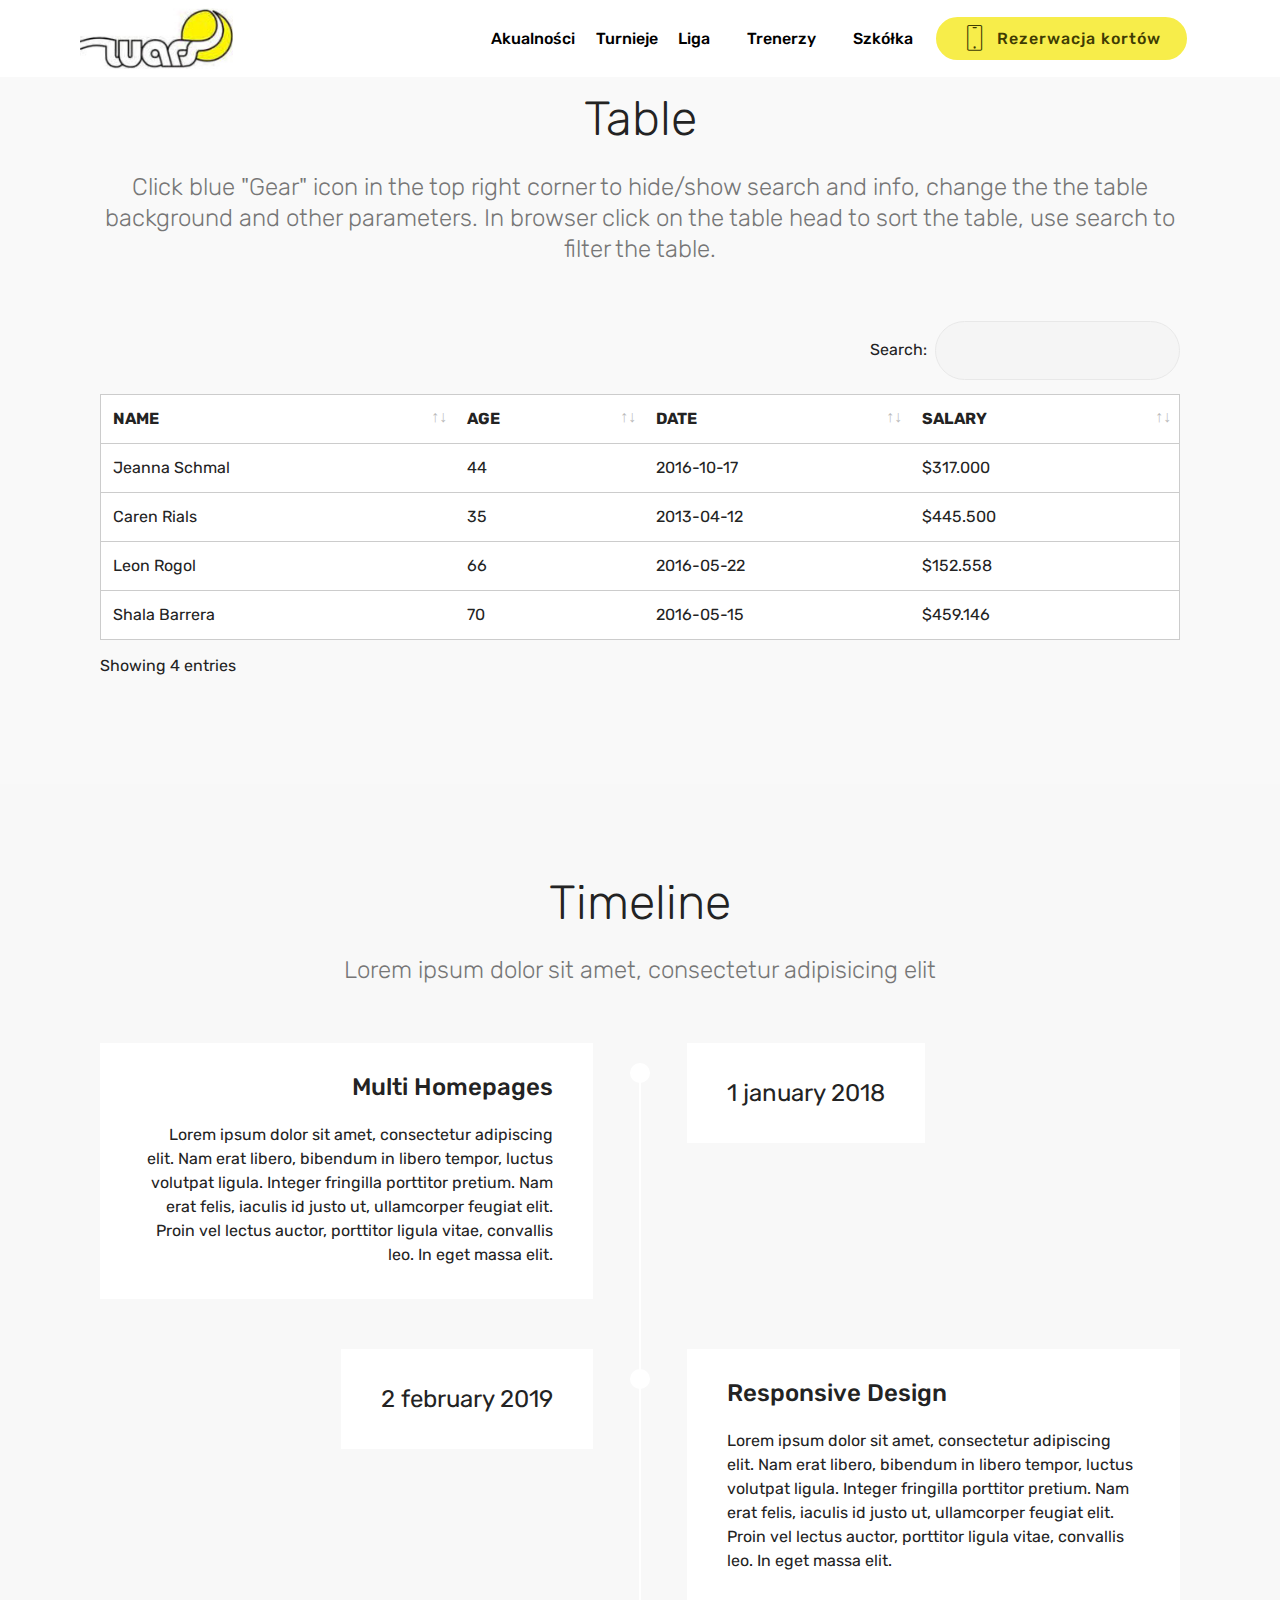
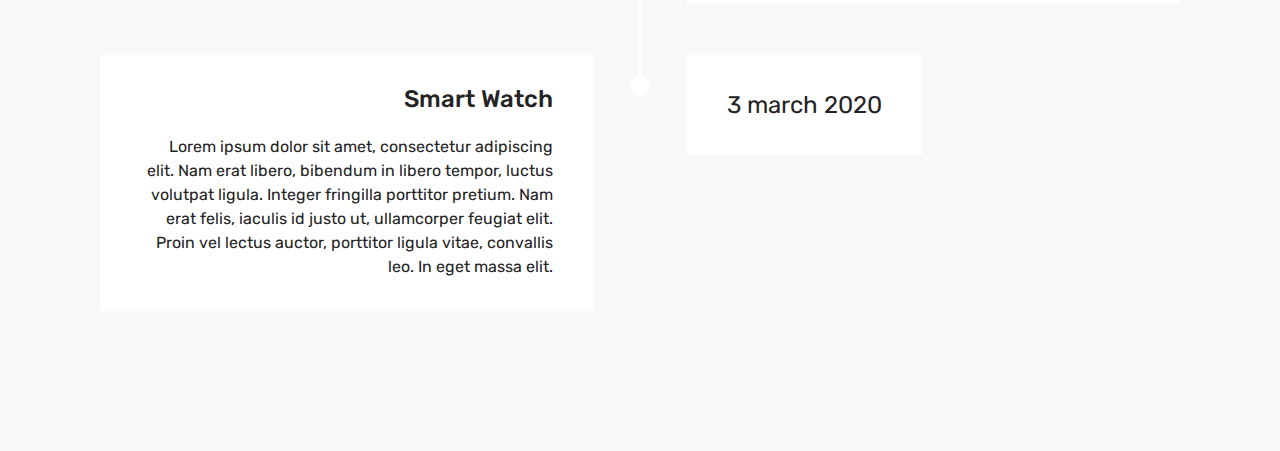
==== page1.html @ 5d7c8276 "create github pages" ====
<!DOCTYPE html>
<html >
<head>
  <!-- Site made with Mobirise Website Builder v4.6.6, https://mobirise.com -->
  <meta charset="UTF-8">
  <meta http-equiv="X-UA-Compatible" content="IE=edge">
  <meta name="generator" content="Mobirise v4.6.6, mobirise.com">
  <meta name="viewport" content="width=device-width, initial-scale=1, minimum-scale=1">
  <link rel="shortcut icon" href="assets/images/wars-logo-184x184.jpg" type="image/x-icon">
  <meta name="description" content="Web Builder Description">
  <title>Biuletyn 1</title>
  <link rel="stylesheet" href="assets/web/assets/mobirise-icons/mobirise-icons.css">
  <link rel="stylesheet" href="assets/tether/tether.min.css">
  <link rel="stylesheet" href="assets/bootstrap/css/bootstrap.min.css">
  <link rel="stylesheet" href="assets/bootstrap/css/bootstrap-grid.min.css">
  <link rel="stylesheet" href="assets/bootstrap/css/bootstrap-reboot.min.css">
  <link rel="stylesheet" href="assets/soundcloud-plugin/style.css">
  <link rel="stylesheet" href="assets/dropdown/css/style.css">
  <link rel="stylesheet" href="assets/datatables/data-tables.bootstrap4.min.css">
  <link rel="stylesheet" href="assets/theme/css/style.css">
  <link rel="stylesheet" href="assets/mobirise/css/mbr-additional.css" type="text/css">
  
  
  
</head>
<body>
  <section class="menu cid-qMv8yBn3TI" once="menu" id="menu2-p">

    

    <nav class="navbar navbar-expand beta-menu navbar-dropdown align-items-center navbar-fixed-top navbar-toggleable-sm">
        <button class="navbar-toggler navbar-toggler-right" type="button" data-toggle="collapse" data-target="#navbarSupportedContent" aria-controls="navbarSupportedContent" aria-expanded="false" aria-label="Toggle navigation">
            <div class="hamburger">
                <span></span>
                <span></span>
                <span></span>
                <span></span>
            </div>
        </button>
        <div class="menu-logo">
            <div class="navbar-brand">
                <span class="navbar-logo">
                    <a href="https://mobirise.com">
                        <img src="assets/images/wars-logo-184x184.jpg" alt="Mobirise" title="" style="height: 3.8rem;">
                    </a>
                </span>
                
            </div>
        </div>
        <div class="collapse navbar-collapse" id="navbarSupportedContent">
            <ul class="navbar-nav nav-dropdown" data-app-modern-menu="true"><li class="nav-item">
                    <a class="nav-link link text-black display-4" href="https://mobirise.com">Akualności</a>
                </li>
                <li class="nav-item">
                    <a class="nav-link link text-black display-4" href="https://mobirise.com">Turnieje</a>
                </li><li class="nav-item"><a class="nav-link link text-black display-4" href="https://mobirise.com">Liga &nbsp; &nbsp;</a></li><li class="nav-item"><a class="nav-link link text-black display-4" href="https://mobirise.com">Trenerzy &nbsp; &nbsp;</a></li><li class="nav-item"><a class="nav-link link text-black display-4" href="https://mobirise.com">Szkółka</a></li></ul>
            <div class="navbar-buttons mbr-section-btn"><a class="btn btn-sm btn-success display-4" href="http://korty.org/wars/online" target="_blank">
                    <span class="btn-icon mbri-mobile mbr-iconfont mbr-iconfont-btn">
                    </span>
                    Rezerwacja kortów</a></div>
        </div>
    </nav>
</section>

<section class="engine"><a href="https://mobirise.ws/e">best web maker software</a></section><section class="section-table cid-qMStVvBpRq" id="table1-s">

  
  
  <div class="container container-table">
      <h2 class="mbr-section-title mbr-fonts-style align-center pb-3 display-2">
          Table
      </h2>
      <h3 class="mbr-section-subtitle mbr-fonts-style align-center pb-5 mbr-light display-5">
            Click blue "Gear" icon in the top right corner to hide/show search and info, change the the table background and other parameters.  In browser click on the table head to sort the table, use search to filter the table.     
      </h3>
      <div class="table-wrapper">
        <div class="container">
          <div class="row search">
            <div class="col-md-6"></div>
            <div class="col-md-6">
                <div class="dataTables_filter">
                  <label class="searchInfo mbr-fonts-style display-7">Search:</label>
                  <input class="form-control input-sm" disabled="">
                </div>
            </div>
          </div>
        </div>

        <div class="container scroll">
          <table class="table isSearch" cellspacing="0">
            <thead>
              <tr class="table-heads ">
                  
                  
                  
                  
              <th class="head-item mbr-fonts-style display-7">
                      NAME</th><th class="head-item mbr-fonts-style display-7">
                      AGE</th><th class="head-item mbr-fonts-style display-7">
                      DATE</th><th class="head-item mbr-fonts-style display-7">
                      SALARY</th></tr>
            </thead>

            <tbody>
              
              
              
              
            <tr> 
                
                
                
                
              <td class="body-item mbr-fonts-style display-7">Jeanna Schmal</td><td class="body-item mbr-fonts-style display-7">44</td><td class="body-item mbr-fonts-style display-7">2016-10-17</td><td class="body-item mbr-fonts-style display-7">$317.000</td></tr><tr>
                
                
                
                
              <td class="body-item mbr-fonts-style display-7">Caren Rials</td><td class="body-item mbr-fonts-style display-7">35</td><td class="body-item mbr-fonts-style display-7">2013-04-12</td><td class="body-item mbr-fonts-style display-7">$445.500</td></tr><tr>
                
                
                
                
              <td class="body-item mbr-fonts-style display-7">Leon Rogol</td><td class="body-item mbr-fonts-style display-7">66</td><td class="body-item mbr-fonts-style display-7">2016-05-22</td><td class="body-item mbr-fonts-style display-7">$152.558</td></tr><tr>
                
                
                
                
              <td class="body-item mbr-fonts-style display-7">Shala Barrera</td><td class="body-item mbr-fonts-style display-7">70</td><td class="body-item mbr-fonts-style display-7">2016-05-15</td><td class="body-item mbr-fonts-style display-7">$459.146</td></tr></tbody>
          </table>
        </div>
        <div class="container table-info-container">
          <div class="row info">
            <div class="col-md-6">
              <div class="dataTables_info mbr-fonts-style display-7">
                <span class="infoBefore">Showing</span>
                <span class="inactive infoRows"></span>
                <span class="infoAfter">entries</span>
                <span class="infoFilteredBefore">(filtered from</span>
                <span class="inactive infoRows"></span>
                <span class="infoFilteredAfter"> total entries)</span>
              </div>
            </div>
            <div class="col-md-6"></div>
          </div>
        </div>
      </div>
    </div>
</section>

<section class="timeline1 cid-qMSumscNTj" id="timeline1-t">

    

    

    <div class="container align-center">
        <h2 class="mbr-section-title pb-3 mbr-fonts-style display-2">
            Timeline
        </h2>
        <h3 class="mbr-section-subtitle pb-5 mbr-fonts-style display-5">
            Lorem ipsum dolor sit amet, consectetur adipisicing elit
        </h3>

        <div class="container timelines-container" mbri-timelines="">
            <div class="row timeline-element reverse separline">      
                 <div class="timeline-date-panel col-xs-12 col-md-6  align-left">         
                    <div class="time-line-date-content">
                        <p class="mbr-timeline-date mbr-fonts-style display-5">
                            1 january 2018  
                        </p>
                    </div>
                </div>
           <span class="iconBackground"></span>
            <div class="col-xs-12 col-md-6 align-right">
                <div class="timeline-text-content">
                    <h4 class="mbr-timeline-title pb-3 mbr-fonts-style display-5">
                        Multi Homepages
                    </h4>
                    <p class="mbr-timeline-text mbr-fonts-style display-7">
                        Lorem ipsum dolor sit amet, consectetur adipiscing elit. Nam erat libero, bibendum in libero tempor, luctus volutpat ligula. Integer fringilla porttitor pretium. Nam erat felis, iaculis id justo ut, ullamcorper feugiat elit. Proin vel lectus auctor, porttitor ligula vitae, convallis leo. In eget massa elit.
                    </p>
                 </div>
            </div>
            </div>

            <div class="row timeline-element  separline">
                <div class="timeline-date-panel col-xs-12 col-md-6 align-right">
                    <div class="time-line-date-content">
                        <p class="mbr-timeline-date mbr-fonts-style display-5">
                            2 february 2019  
                        </p>
                    </div>
                </div>
                <span class="iconBackground"></span>
                <div class="col-xs-12 col-md-6 align-left ">
                    <div class="timeline-text-content">
                        <h4 class="mbr-timeline-title pb-3 mbr-fonts-style display-5">
                            Responsive Design
                        </h4>
                        <p class="mbr-timeline-text mbr-fonts-style display-7">
                            Lorem ipsum dolor sit amet, consectetur adipiscing elit. Nam erat libero, bibendum in libero tempor, luctus volutpat ligula. Integer fringilla porttitor pretium. Nam erat felis, iaculis id justo ut, ullamcorper feugiat elit. Proin vel lectus auctor, porttitor ligula vitae, convallis leo. In eget massa elit.
                        </p>
                    </div>
                </div>
            </div> 


            <div class="row timeline-element reverse">
                <div class="timeline-date-panel col-xs-12 col-md-6  align-left">
                    <div class="time-line-date-content">
                        <p class="mbr-timeline-date mbr-fonts-style display-5">
                            3 march 2020
                        </p>
                    </div>
                </div>
                <span class="iconBackground"></span>
                <div class="col-xs-12 col-md-6 align-right">
                    <div class="timeline-text-content">
                        <h4 class="mbr-timeline-title pb-3 mbr-fonts-style display-5">
                            Smart Watch
                        </h4>      
                        <p class="mbr-timeline-text mbr-fonts-style display-7">
                            Lorem ipsum dolor sit amet, consectetur adipiscing elit. Nam erat libero, bibendum in libero tempor, luctus volutpat ligula. Integer fringilla porttitor pretium. Nam erat felis, iaculis id justo ut, ullamcorper feugiat elit. Proin vel lectus auctor, porttitor ligula vitae, convallis leo. In eget massa elit.
                        </p>
                    </div>
                </div>
            </div>

            


            


            

            

            

            

            

            

            
        </div>
    </div>
</section>


  <script src="assets/web/assets/jquery/jquery.min.js"></script>
  <script src="assets/popper/popper.min.js"></script>
  <script src="assets/tether/tether.min.js"></script>
  <script src="assets/bootstrap/js/bootstrap.min.js"></script>
  <script src="assets/dropdown/js/script.min.js"></script>
  <script src="assets/touchswipe/jquery.touch-swipe.min.js"></script>
  <script src="assets/datatables/jquery.data-tables.min.js"></script>
  <script src="assets/datatables/data-tables.bootstrap4.min.js"></script>
  <script src="assets/smoothscroll/smooth-scroll.js"></script>
  <script src="assets/theme/js/script.js"></script>
  
  
</body>
</html>
---- assets/web/assets/mobirise-icons/mobirise-icons.css ----
@font-face {
  font-family: 'MobiriseIcons';
  src:  url('mobirise-icons.eot?spat4u');
  src:  url('mobirise-icons.eot?spat4u#iefix') format('embedded-opentype'),
    url('mobirise-icons.ttf?spat4u') format('truetype'),
    url('mobirise-icons.woff?spat4u') format('woff'),
    url('mobirise-icons.svg?spat4u#MobiriseIcons') format('svg');
  font-weight: normal;
  font-style: normal;
}

[class^="mbri-"], [class*=" mbri-"] {
  /* use !important to prevent issues with browser extensions that change fonts */
  font-family: MobiriseIcons !important;
  speak: none;
  font-style: normal;
  font-weight: normal;
  font-variant: normal;
  text-transform: none;
  line-height: 1;

  /* Better Font Rendering =========== */
  -webkit-font-smoothing: antialiased;
  -moz-osx-font-smoothing: grayscale;
}

.mbri-add-submenu:before {
  content: "\e900";
}
.mbri-alert:before {
  content: "\e901";
}
.mbri-align-center:before {
  content: "\e902";
}
.mbri-align-justify:before {
  content: "\e903";
}
.mbri-align-left:before {
  content: "\e904";
}
.mbri-align-right:before {
  content: "\e905";
}
.mbri-android:before {
  content: "\e906";
}
.mbri-apple:before {
  content: "\e907";
}
.mbri-arrow-down:before {
  content: "\e908";
}
.mbri-arrow-next:before {
  content: "\e909";
}
.mbri-arrow-prev:before {
  content: "\e90a";
}
.mbri-arrow-up:before {
  content: "\e90b";
}
.mbri-bold:before {
  content: "\e90c";
}
.mbri-bookmark:before {
  content: "\e90d";
}
.mbri-bootstrap:before {
  content: "\e90e";
}
.mbri-briefcase:before {
  content: "\e90f";
}
.mbri-browse:before {
  content: "\e910";
}
.mbri-bulleted-list:before {
  content: "\e911";
}
.mbri-calendar:before {
  content: "\e912";
}
.mbri-camera:before {
  content: "\e913";
}
.mbri-cart-add:before {
  content: "\e914";
}
.mbri-cart-full:before {
  content: "\e915";
}
.mbri-cash:before {
  content: "\e916";
}
.mbri-change-style:before {
  content: "\e917";
}
.mbri-chat:before {
  content: "\e918";
}
.mbri-clock:before {
  content: "\e919";
}
.mbri-close:before {
  content: "\e91a";
}
.mbri-cloud:before {
  content: "\e91b";
}
.mbri-code:before {
  content: "\e91c";
}
.mbri-contact-form:before {
  content: "\e91d";
}
.mbri-credit-card:before {
  content: "\e91e";
}
.mbri-cursor-click:before {
  content: "\e91f";
}
.mbri-cust-feedback:before {
  content: "\e920";
}
.mbri-database:before {
  content: "\e921";
}
.mbri-delivery:before {
  content: "\e922";
}
.mbri-desktop:before {
  content: "\e923";
}
.mbri-devices:before {
  content: "\e924";
}
.mbri-down:before {
  content: "\e925";
}
.mbri-download:before {
  content: "\e989";
}
.mbri-drag-n-drop:before {
  content: "\e927";
}
.mbri-drag-n-drop2:before {
  content: "\e928";
}
.mbri-edit:before {
  content: "\e929";
}
.mbri-edit2:before {
  content: "\e92a";
}
.mbri-error:before {
  content: "\e92b";
}
.mbri-extension:before {
  content: "\e92c";
}
.mbri-features:before {
  content: "\e92d";
}
.mbri-file:before {
  content: "\e92e";
}
.mbri-flag:before {
  content: "\e92f";
}
.mbri-folder:before {
  content: "\e930";
}
.mbri-gift:before {
  content: "\e931";
}
.mbri-github:before {
  content: "\e932";
}
.mbri-globe:before {
  content: "\e933";
}
.mbri-globe-2:before {
  content: "\e934";
}
.mbri-growing-chart:before {
  content: "\e935";
}
.mbri-hearth:before {
  content: "\e936";
}
.mbri-help:before {
  content: "\e937";
}
.mbri-home:before {
  content: "\e938";
}
.mbri-hot-cup:before {
  content: "\e939";
}
.mbri-idea:before {
  content: "\e93a";
}
.mbri-image-gallery:before {
  content: "\e93b";
}
.mbri-image-slider:before {
  content: "\e93c";
}
.mbri-info:before {
  content: "\e93d";
}
.mbri-italic:before {
  content: "\e93e";
}
.mbri-key:before {
  content: "\e93f";
}
.mbri-laptop:before {
  content: "\e940";
}
.mbri-layers:before {
  content: "\e941";
}
.mbri-left-right:before {
  content: "\e942";
}
.mbri-left:before {
  content: "\e943";
}
.mbri-letter:before {
  content: "\e944";
}
.mbri-like:before {
  content: "\e945";
}
.mbri-link:before {
  content: "\e946";
}
.mbri-lock:before {
  content: "\e947";
}
.mbri-login:before {
  content: "\e948";
}
.mbri-logout:before {
  content: "\e949";
}
.mbri-magic-stick:before {
  content: "\e94a";
}
.mbri-map-pin:before {
  content: "\e94b";
}
.mbri-menu:before {
  content: "\e94c";
}
.mbri-mobile:before {
  content: "\e94d";
}
.mbri-mobile2:before {
  content: "\e94e";
}
.mbri-mobirise:before {
  content: "\e94f";
}
.mbri-more-horizontal:before {
  content: "\e950";
}
.mbri-more-vertical:before {
  content: "\e951";
}
.mbri-music:before {
  content: "\e952";
}
.mbri-new-file:before {
  content: "\e953";
}
.mbri-numbered-list:before {
  content: "\e954";
}
.mbri-opened-folder:before {
  content: "\e955";
}
.mbri-pages:before {
  content: "\e956";
}
.mbri-paper-plane:before {
  content: "\e957";
}
.mbri-paperclip:before {
  content: "\e958";
}
.mbri-photo:before {
  content: "\e959";
}
.mbri-photos:before {
  content: "\e95a";
}
.mbri-pin:before {
  content: "\e95b";
}
.mbri-play:before {
  content: "\e95c";
}
.mbri-plus:before {
  content: "\e95d";
}
.mbri-preview:before {
  content: "\e95e";
}
.mbri-print:before {
  content: "\e95f";
}
.mbri-protect:before {
  content: "\e960";
}
.mbri-question:before {
  content: "\e961";
}
.mbri-quote-left:before {
  content: "\e962";
}
.mbri-quote-right:before {
  content: "\e963";
}
.mbri-refresh:before {
  content: "\e964";
}
.mbri-responsive:before {
  content: "\e965";
}
.mbri-right:before {
  content: "\e966";
}
.mbri-rocket:before {
  content: "\e967";
}
.mbri-sad-face:before {
  content: "\e968";
}
.mbri-sale:before {
  content: "\e969";
}
.mbri-save:before {
  content: "\e96a";
}
.mbri-search:before {
  content: "\e96b";
}
.mbri-setting:before {
  content: "\e96c";
}
.mbri-setting2:before {
  content: "\e96d";
}
.mbri-setting3:before {
  content: "\e96e";
}
.mbri-share:before {
  content: "\e96f";
}
.mbri-shopping-bag:before {
  content: "\e970";
}
.mbri-shopping-basket:before {
  content: "\e971";
}
.mbri-shopping-cart:before {
  content: "\e972";
}
.mbri-sites:before {
  content: "\e973";
}
.mbri-smile-face:before {
  content: "\e974";
}
.mbri-speed:before {
  content: "\e975";
}
.mbri-star:before {
  content: "\e976";
}
.mbri-success:before {
  content: "\e977";
}
.mbri-sun:before {
  content: "\e978";
}
.mbri-sun2:before {
  content: "\e979";
}
.mbri-tablet:before {
  content: "\e97a";
}
.mbri-tablet-vertical:before {
  content: "\e97b";
}
.mbri-target:before {
  content: "\e97c";
}
.mbri-timer:before {
  content: "\e97d";
}
.mbri-to-ftp:before {
  content: "\e97e";
}
.mbri-to-local-drive:before {
  content: "\e97f";
}
.mbri-touch-swipe:before {
  content: "\e980";
}
.mbri-touch:before {
  content: "\e981";
}
.mbri-trash:before {
  content: "\e982";
}
.mbri-underline:before {
  content: "\e983";
}
.mbri-unlink:before {
  content: "\e984";
}
.mbri-unlock:before {
  content: "\e985";
}
.mbri-up-down:before {
  content: "\e986";
}
.mbri-up:before {
  content: "\e987";
}
.mbri-update:before {
  content: "\e988";
}
.mbri-upload:before {
 content: "\e926"; 
}
.mbri-user:before {
  content: "\e98a";
}
.mbri-user2:before {
  content: "\e98b";
}
.mbri-users:before {
  content: "\e98c";
}
.mbri-video:before {
  content: "\e98d";
}
.mbri-video-play:before {
  content: "\e98e";
}
.mbri-watch:before {
  content: "\e98f";
}
.mbri-website-theme:before {
  content: "\e990";
}
.mbri-wifi:before {
  content: "\e991";
}
.mbri-windows:before {
  content: "\e992";
}
.mbri-zoom-out:before {
  content: "\e993";
}
.mbri-redo:before {
  content: "\e994";
}
.mbri-undo:before {
  content: "\e995";
}
---- assets/soundcloud-plugin/style.css ----
.addons-container {
  position: relative;
  margin-left: auto;
  margin-right: auto;
  padding-right: 15px;
  padding-left: 15px; }
  @media (min-width: 576px) {
    .addons-container {
      padding-right: 15px;
      padding-left: 15px; } }
  @media (min-width: 768px) {
    .addons-container {
      padding-right: 15px;
      padding-left: 15px; } }
  @media (min-width: 992px) {
    .addons-container {
      padding-right: 15px;
      padding-left: 15px; } }
  @media (min-width: 1200px) {
    .addons-container {
      padding-right: 15px;
      padding-left: 15px; } }
  @media (min-width: 576px) {
    .addons-container {
      width: 540px;
      max-width: 100%; } }
  @media (min-width: 768px) {
    .addons-container {
      width: 720px;
      max-width: 100%; } }
  @media (min-width: 992px) {
    .addons-container {
      width: 960px;
      max-width: 100%; } }
  @media (min-width: 1200px) {
    .addons-container {
      width: 1140px;
      max-width: 100%; } }

.addons-container-inner{
    position: relative;
    width: 100%;
    min-height: 1px;
    padding-right: 15px;
    padding-left: 15px;
}
@media (min-width: 567px) {
    .addons-container-inner{
        -ms-flex: 0 0 66.666667%;
        flex: 0 0 66.666667%;
        max-width: 66.666667%;
    }
}
.addons-row{
    display: flex;
    justify-content:center;
}
---- assets/dropdown/css/style.css ----
.navbar-dropdown {
  left: 0;
  padding: 0;
  position: absolute;
  right: 0;
  top: 0;
  transition: all 0.45s ease;
  z-index: 1030;
  background: #282828; }
  .navbar-dropdown .navbar-logo {
    margin-right: 0.8rem;
    transition: margin 0.3s ease-in-out;
    vertical-align: middle; }
    .navbar-dropdown .navbar-logo img {
      height: 3.125rem;
      transition: all 0.3s ease-in-out; }
    .navbar-dropdown .navbar-logo.mbr-iconfont {
      font-size: 3.125rem;
      line-height: 3.125rem; }
  .navbar-dropdown .navbar-caption {
    font-weight: 700;
    white-space: normal;
    vertical-align: -4px;
    line-height: 3.125rem !important; }
    .navbar-dropdown .navbar-caption, .navbar-dropdown .navbar-caption:hover {
      color: inherit;
      text-decoration: none; }
  .navbar-dropdown .mbr-iconfont + .navbar-caption {
    vertical-align: -1px; }
  .navbar-dropdown.navbar-fixed-top {
    position: fixed; }
  .navbar-dropdown .navbar-brand span {
    vertical-align: -4px; }
  .navbar-dropdown.bg-color.transparent {
    background: none; }
  .navbar-dropdown.navbar-short .navbar-brand {
    padding: 0.625rem 0; }
    .navbar-dropdown.navbar-short .navbar-brand span {
      vertical-align: -1px; }
  .navbar-dropdown.navbar-short .navbar-caption {
    line-height: 2.375rem !important;
    vertical-align: -2px; }
  .navbar-dropdown.navbar-short .navbar-logo {
    margin-right: 0.5rem; }
    .navbar-dropdown.navbar-short .navbar-logo img {
      height: 2.375rem; }
    .navbar-dropdown.navbar-short .navbar-logo.mbr-iconfont {
      font-size: 2.375rem;
      line-height: 2.375rem; }
  .navbar-dropdown.navbar-short .mbr-table-cell {
    height: 3.625rem; }
  .navbar-dropdown .navbar-close {
    left: 0.6875rem;
    position: fixed;
    top: 0.75rem;
    z-index: 1000; }
  .navbar-dropdown .hamburger-icon {
    content: "";
    display: inline-block;
    vertical-align: middle;
    width: 16px;
    -webkit-box-shadow: 0 -6px 0 1px #282828,0 0 0 1px #282828,0 6px 0 1px #282828;
    -moz-box-shadow: 0 -6px 0 1px #282828,0 0 0 1px #282828,0 6px 0 1px #282828;
    box-shadow: 0 -6px 0 1px #282828,0 0 0 1px #282828,0 6px 0 1px #282828; }

.dropdown-menu .dropdown-toggle[data-toggle="dropdown-submenu"]::after {
  border-bottom: 0.35em solid transparent;
  border-left: 0.35em solid;
  border-right: 0;
  border-top: 0.35em solid transparent;
  margin-left: 0.3rem; }

.dropdown-menu .dropdown-item:focus {
  outline: 0; }

.nav-dropdown {
  font-size: 0.75rem;
  font-weight: 500;
  height: auto !important; }
  .nav-dropdown .nav-btn {
    padding-left: 1rem; }
  .nav-dropdown .link {
    margin: .667em 1.667em;
    font-weight: 500;
    padding: 0;
    transition: color .2s ease-in-out; }
    .nav-dropdown .link.dropdown-toggle {
      margin-right: 2.583em; }
      .nav-dropdown .link.dropdown-toggle::after {
        margin-left: .25rem;
        border-top: 0.35em solid;
        border-right: 0.35em solid transparent;
        border-left: 0.35em solid transparent;
        border-bottom: 0; }
      .nav-dropdown .link.dropdown-toggle[aria-expanded="true"] {
        margin: 0;
        padding: 0.667em 3.263em  0.667em 1.667em; }
  .nav-dropdown .link::after,
  .nav-dropdown .dropdown-item::after {
    color: inherit; }
  .nav-dropdown .btn {
    font-size: 0.75rem;
    font-weight: 700;
    letter-spacing: 0;
    margin-bottom: 0;
    padding-left: 1.25rem;
    padding-right: 1.25rem; }
  .nav-dropdown .dropdown-menu {
    border-radius: 0;
    border: 0;
    left: 0;
    margin: 0;
    padding-bottom: 1.25rem;
    padding-top: 1.25rem;
    position: relative; }
  .nav-dropdown .dropdown-submenu {
    margin-left: 0.125rem;
    top: 0; }
  .nav-dropdown .dropdown-item {
    font-weight: 500;
    line-height: 2;
    padding: 0.3846em 4.615em 0.3846em 1.5385em;
    position: relative;
    transition: color .2s ease-in-out, background-color .2s ease-in-out; }
    .nav-dropdown .dropdown-item::after {
      margin-top: -0.3077em;
      position: absolute;
      right: 1.1538em;
      top: 50%; }
    .nav-dropdown .dropdown-item:focus, .nav-dropdown .dropdown-item:hover {
      background: none; }

@media (max-width: 767px) {
  .nav-dropdown.navbar-toggleable-sm {
    bottom: 0;
    display: none;
    left: 0;
    overflow-x: hidden;
    position: fixed;
    top: 0;
    transform: translateX(-100%);
    -ms-transform: translateX(-100%);
    -webkit-transform: translateX(-100%);
    width: 18.75rem;
    z-index: 999; } }
.nav-dropdown.navbar-toggleable-xl {
  bottom: 0;
  display: none;
  left: 0;
  overflow-x: hidden;
  position: fixed;
  top: 0;
  transform: translateX(-100%);
  -ms-transform: translateX(-100%);
  -webkit-transform: translateX(-100%);
  width: 18.75rem;
  z-index: 999; }

.nav-dropdown-sm {
  display: block !important;
  overflow-x: hidden;
  overflow: auto;
  padding-top: 3.875rem; }
  .nav-dropdown-sm::after {
    content: "";
    display: block;
    height: 3rem;
    width: 100%; }
  .nav-dropdown-sm.collapse.in ~ .navbar-close {
    display: block !important; }
  .nav-dropdown-sm.collapsing, .nav-dropdown-sm.collapse.in {
    transform: translateX(0);
    -ms-transform: translateX(0);
    -webkit-transform: translateX(0);
    transition: all 0.25s ease-out;
    -webkit-transition: all 0.25s ease-out;
    background: #282828; }
  .nav-dropdown-sm.collapsing[aria-expanded="false"] {
    transform: translateX(-100%);
    -ms-transform: translateX(-100%);
    -webkit-transform: translateX(-100%); }
  .nav-dropdown-sm .nav-item {
    display: block;
    margin-left: 0 !important;
    padding-left: 0; }
  .nav-dropdown-sm .link,
  .nav-dropdown-sm .dropdown-item {
    border-top: 1px dotted rgba(255, 255, 255, 0.1);
    font-size: 0.8125rem;
    line-height: 1.6;
    margin: 0 !important;
    padding: 0.875rem 2.4rem 0.875rem 1.5625rem !important;
    position: relative;
    white-space: normal; }
    .nav-dropdown-sm .link:focus, .nav-dropdown-sm .link:hover,
    .nav-dropdown-sm .dropdown-item:focus,
    .nav-dropdown-sm .dropdown-item:hover {
      background: rgba(0, 0, 0, 0.2) !important;
      color: #c0a375; }
  .nav-dropdown-sm .nav-btn {
    position: relative;
    padding: 1.5625rem 1.5625rem 0 1.5625rem; }
    .nav-dropdown-sm .nav-btn::before {
      border-top: 1px dotted rgba(255, 255, 255, 0.1);
      content: "";
      left: 0;
      position: absolute;
      top: 0;
      width: 100%; }
    .nav-dropdown-sm .nav-btn + .nav-btn {
      padding-top: 0.625rem; }
      .nav-dropdown-sm .nav-btn + .nav-btn::before {
        display: none; }
  .nav-dropdown-sm .btn {
    padding: 0.625rem 0; }
  .nav-dropdown-sm .dropdown-toggle[data-toggle="dropdown-submenu"]::after {
    margin-left: .25rem;
    border-top: 0.35em solid;
    border-right: 0.35em solid transparent;
    border-left: 0.35em solid transparent;
    border-bottom: 0; }
  .nav-dropdown-sm .dropdown-toggle[data-toggle="dropdown-submenu"][aria-expanded="true"]::after {
    border-top: 0;
    border-right: 0.35em solid transparent;
    border-left: 0.35em solid transparent;
    border-bottom: 0.35em solid; }
  .nav-dropdown-sm .dropdown-menu {
    margin: 0;
    padding: 0;
    position: relative;
    top: 0;
    left: 0;
    width: 100%;
    border: 0;
    float: none;
    border-radius: 0;
    background: none; }
  .nav-dropdown-sm .dropdown-submenu {
    left: 100%;
    margin-left: 0.125rem;
    margin-top: -1.25rem;
    top: 0; }

.navbar-toggleable-sm .nav-dropdown .dropdown-menu {
  position: absolute; }

.navbar-toggleable-sm .nav-dropdown .dropdown-submenu {
  left: 100%;
  margin-left: 0.125rem;
  margin-top: -1.25rem;
  top: 0; }

.navbar-toggleable-sm.opened .nav-dropdown .dropdown-menu {
  position: relative; }

.navbar-toggleable-sm.opened .nav-dropdown .dropdown-submenu {
  left: 0;
  margin-left: 00rem;
  margin-top: 0rem;
  top: 0; }

.is-builder .nav-dropdown.collapsing {
  transition: none !important; }

/*# sourceMappingURL=style.css.map */
---- assets/datatables/data-tables.bootstrap4.min.css ----
table.dataTable{clear:both;margin-top:6px !important;margin-bottom:6px !important;max-width:none !important;border-collapse:separate !important}table.dataTable td,table.dataTable th{-webkit-box-sizing:content-box;box-sizing:content-box}table.dataTable td.dataTables_empty,table.dataTable th.dataTables_empty{text-align:center}table.dataTable.nowrap th,table.dataTable.nowrap td{white-space:nowrap}div.dataTables_wrapper div.dataTables_length label{font-weight:normal;text-align:left;white-space:nowrap}div.dataTables_wrapper div.dataTables_length select{width:75px;display:inline-block}div.dataTables_wrapper div.dataTables_filter{text-align:right}div.dataTables_wrapper div.dataTables_filter label{font-weight:normal;white-space:nowrap;text-align:left}div.dataTables_wrapper div.dataTables_filter input{margin-left:0.5em;display:inline-block;width:auto}div.dataTables_wrapper div.dataTables_info{padding-top:0.85em;white-space:nowrap}div.dataTables_wrapper div.dataTables_paginate{margin:0;white-space:nowrap;text-align:right}div.dataTables_wrapper div.dataTables_paginate ul.pagination{margin:2px 0;white-space:nowrap}div.dataTables_wrapper div.dataTables_processing{position:absolute;top:50%;left:50%;width:200px;margin-left:-100px;margin-top:-26px;text-align:center;padding:1em 0}table.dataTable thead>tr>th.sorting_asc,table.dataTable thead>tr>th.sorting_desc,table.dataTable thead>tr>th.sorting,table.dataTable thead>tr>td.sorting_asc,table.dataTable thead>tr>td.sorting_desc,table.dataTable thead>tr>td.sorting{padding-right:30px}table.dataTable thead>tr>th:active,table.dataTable thead>tr>td:active{outline:none}table.dataTable thead .sorting,table.dataTable thead .sorting_asc,table.dataTable thead .sorting_desc,table.dataTable thead .sorting_asc_disabled,table.dataTable thead .sorting_desc_disabled{cursor:pointer;position:relative}table.dataTable thead .sorting:before,table.dataTable thead .sorting:after,table.dataTable thead .sorting_asc:before,table.dataTable thead .sorting_asc:after,table.dataTable thead .sorting_desc:before,table.dataTable thead .sorting_desc:after,table.dataTable thead .sorting_asc_disabled:before,table.dataTable thead .sorting_asc_disabled:after,table.dataTable thead .sorting_desc_disabled:before,table.dataTable thead .sorting_desc_disabled:after{position:absolute;bottom:0.9em;display:block;opacity:0.3}table.dataTable thead .sorting:before,table.dataTable thead .sorting_asc:before,table.dataTable thead .sorting_desc:before,table.dataTable thead .sorting_asc_disabled:before,table.dataTable thead .sorting_desc_disabled:before{right:1em;content:"\2191"}table.dataTable thead .sorting:after,table.dataTable thead .sorting_asc:after,table.dataTable thead .sorting_desc:after,table.dataTable thead .sorting_asc_disabled:after,table.dataTable thead .sorting_desc_disabled:after{right:0.5em;content:"\2193"}table.dataTable thead .sorting_asc:before,table.dataTable thead .sorting_desc:after{opacity:1}table.dataTable thead .sorting_asc_disabled:before,table.dataTable thead .sorting_desc_disabled:after{opacity:0}div.dataTables_scrollHead table.dataTable{margin-bottom:0 !important}div.dataTables_scrollBody table{border-top:none;margin-top:0 !important;margin-bottom:0 !important}div.dataTables_scrollBody table thead .sorting:after,div.dataTables_scrollBody table thead .sorting_asc:after,div.dataTables_scrollBody table thead .sorting_desc:after{display:none}div.dataTables_scrollBody table tbody tr:first-child th,div.dataTables_scrollBody table tbody tr:first-child td{border-top:none}div.dataTables_scrollFoot table{margin-top:0 !important;border-top:none}@media screen and (max-width: 767px){div.dataTables_wrapper div.dataTables_length,div.dataTables_wrapper div.dataTables_filter,div.dataTables_wrapper div.dataTables_info,div.dataTables_wrapper div.dataTables_paginate{text-align:center}}table.dataTable.table-condensed>thead>tr>th{padding-right:20px}table.dataTable.table-condensed .sorting:after,table.dataTable.table-condensed .sorting_asc:after,table.dataTable.table-condensed .sorting_desc:after{top:6px;right:6px}table.table-bordered.dataTable th,table.table-bordered.dataTable td{border-left-width:0}table.table-bordered.dataTable th:last-child,table.table-bordered.dataTable th:last-child,table.table-bordered.dataTable td:last-child,table.table-bordered.dataTable td:last-child{border-right-width:0}table.table-bordered.dataTable tbody th,table.table-bordered.dataTable tbody td{border-bottom-width:0}div.dataTables_scrollHead table.table-bordered{border-bottom-width:0}div.table-responsive>div.dataTables_wrapper>div.row{margin:0}div.table-responsive>div.dataTables_wrapper>div.row>div[class^="col-"]:first-child{padding-left:0}div.table-responsive>div.dataTables_wrapper>div.row>div[class^="col-"]:last-child{padding-right:0}
---- assets/theme/css/style.css ----
/*!
 * Mobirise v4 theme (https://mobirise.com/)
 * Copyright 2017 Mobirise
 */
section {
  background-color: #eeeeee; }

section,
.container,
.container-fluid {
  position: relative;
  word-wrap: break-word; }

a.mbr-iconfont:hover {
  text-decoration: none; }

.article .lead p, .article .lead ul, .article .lead ol, .article .lead pre, .article .lead blockquote {
  margin-bottom: 0; }

a {
  font-style: normal;
  font-weight: 400;
  cursor: pointer; }
  a, a:hover {
    text-decoration: none; }

figure {
  margin-bottom: 0; }

body {
  color: #232323; }

h1, h2, h3, h4, h5, h6,
.h1, .h2, .h3, .h4, .h5, .h6,
.display-1, .display-2, .display-3, .display-4 {
  line-height: 1;
  word-break: break-word;
  word-wrap: break-word; }

b, strong {
  font-weight: bold; }

blockquote {
  padding: 10px 0 10px 20px;
  position: relative;
  border-left: 2px solid;
  border-color: #ff3366; }

input:-webkit-autofill, input:-webkit-autofill:hover, input:-webkit-autofill:focus, input:-webkit-autofill:active {
  transition-delay: 9999s;
  transition-property: background-color, color; }

textarea[type="hidden"] {
  display: none; }

body {
  position: relative; }

section {
  background-position: 50% 50%;
  background-repeat: no-repeat;
  background-size: cover; }
  section .mbr-background-video,
  section .mbr-background-video-preview {
    position: absolute;
    bottom: 0;
    left: 0;
    right: 0;
    top: 0; }

.hidden {
  visibility: hidden; }

.mbr-z-index20 {
  z-index: 20; }

/*! Base colors */
.mbr-white {
  color: #ffffff; }

.mbr-black {
  color: #000000; }

.mbr-bg-white {
  background-color: #ffffff; }

.mbr-bg-black {
  background-color: #000000; }

/*! Text-aligns */
.align-left {
  text-align: left; }

.align-center {
  text-align: center; }

.align-right {
  text-align: right; }

@media (max-width: 767px) {
  .align-left, .align-center, .align-right, .mbr-section-btn, .mbr-section-title {
    text-align: center; } }
/*! Font-weight  */
.mbr-light {
  font-weight: 300; }

.mbr-regular {
  font-weight: 400; }

.mbr-semibold {
  font-weight: 500; }

.mbr-bold {
  font-weight: 700; }

/*! Media  */
.media-size-item {
  -webkit-flex: 1 1 auto;
  -moz-flex: 1 1 auto;
  -ms-flex: 1 1 auto;
  -o-flex: 1 1 auto;
  flex: 1 1 auto; }

.media-content {
  -webkit-flex-basis: 100%;
  flex-basis: 100%; }

.media-container-row {
  display: -ms-flexbox;
  display: -webkit-flex;
  display: flex;
  -webkit-flex-direction: row;
  -ms-flex-direction: row;
  flex-direction: row;
  -webkit-flex-wrap: wrap;
  -ms-flex-wrap: wrap;
  flex-wrap: wrap;
  -webkit-justify-content: center;
  -ms-flex-pack: center;
  justify-content: center;
  -webkit-align-content: center;
  -ms-flex-line-pack: center;
  align-content: center;
  -webkit-align-items: start;
  -ms-flex-align: start;
  align-items: start; }
  .media-container-row .media-size-item {
    width: 400px; }

.media-container-column {
  display: -ms-flexbox;
  display: -webkit-flex;
  display: flex;
  -webkit-flex-direction: column;
  -ms-flex-direction: column;
  flex-direction: column;
  -webkit-flex-wrap: wrap;
  -ms-flex-wrap: wrap;
  flex-wrap: wrap;
  -webkit-justify-content: center;
  -ms-flex-pack: center;
  justify-content: center;
  -webkit-align-content: center;
  -ms-flex-line-pack: center;
  align-content: center;
  -webkit-align-items: stretch;
  -ms-flex-align: stretch;
  align-items: stretch; }
  .media-container-column > * {
    width: 100%; }

@media (min-width: 992px) {
  .media-container-row {
    -webkit-flex-wrap: nowrap;
    -ms-flex-wrap: nowrap;
    flex-wrap: nowrap; } }
figure {
  overflow: hidden; }

figure[mbr-media-size] {
  transition: width 0.1s; }

.mbr-figure img, .mbr-figure iframe {
  display: block;
  width: 100%; }

.card {
  background-color: transparent;
  border: none; }

.card-img {
  text-align: center;
  flex-shrink: 0; }

.media {
  max-width: 100%;
  margin: 0 auto; }

.mbr-figure {
  -ms-flex-item-align: center;
  -ms-grid-row-align: center;
  -webkit-align-self: center;
  align-self: center; }

.media-container > div {
  max-width: 100%; }

.mbr-figure img, .card-img img {
  width: 100%; }

@media (max-width: 991px) {
  .media-size-item {
    width: auto !important; }

  .media {
    width: auto; }

  .mbr-figure {
    width: 100% !important; } }
/*! Buttons */
.mbr-section-btn {
  margin-left: -.25rem;
  margin-right: -.25rem;
  font-size: 0; }

nav .mbr-section-btn {
  margin-left: 0rem;
  margin-right: 0rem; }

/*! Btn icon margin */
.btn .mbr-iconfont, .btn.btn-sm .mbr-iconfont {
  cursor: pointer;
  margin-right: 0.5rem; }

.btn.btn-md .mbr-iconfont, .btn.btn-md .mbr-iconfont {
  margin-right: 0.8rem; }

.mbr-regular {
  font-weight: 400; }

.mbr-semibold {
  font-weight: 500; }

.mbr-bold {
  font-weight: 700; }

[type="submit"] {
  -webkit-appearance: none; }

/*! Full-screen */
.mbr-fullscreen .mbr-overlay {
  min-height: 100vh; }

.mbr-fullscreen {
  display: flex;
  display: -webkit-flex;
  display: -moz-flex;
  display: -ms-flex;
  display: -o-flex;
  align-items: center;
  -webkit-align-items: center;
  min-height: 100vh;
  padding-top: 3rem;
  padding-bottom: 3rem; }

/*! Map */
.map {
  height: 25rem;
  position: relative; }
  .map iframe {
    width: 100%;
    height: 100%; }

/* Form */
.form-asterisk {
  font-family: initial;
  position: absolute;
  top: -2px;
  font-weight: normal; }

/*! Scroll to top arrow */
.mbr-arrow-up {
  bottom: 25px;
  right: 90px;
  position: fixed;
  text-align: right;
  z-index: 5000;
  color: #ffffff;
  font-size: 32px;
  transform: rotate(180deg);
  -webkit-transform: rotate(180deg); }

.mbr-arrow-up a {
  background: rgba(0, 0, 0, 0.2);
  border-radius: 3px;
  color: #fff;
  display: inline-block;
  height: 60px;
  width: 60px;
  outline-style: none !important;
  position: relative;
  text-decoration: none;
  transition: all .3s ease-in-out;
  cursor: pointer;
  text-align: center; }
  .mbr-arrow-up a:hover {
    background-color: rgba(0, 0, 0, 0.4); }
  .mbr-arrow-up a i {
    line-height: 60px; }

.mbr-arrow-up-icon {
  display: block;
  color: #fff; }

.mbr-arrow-up-icon::before {
  content: "\203a";
  display: inline-block;
  font-family: serif;
  font-size: 32px;
  line-height: 1;
  font-style: normal;
  position: relative;
  top: 6px;
  left: -4px;
  -webkit-transform: rotate(-90deg);
  transform: rotate(-90deg); }

/*! Arrow Down */
.mbr-arrow {
  position: absolute;
  bottom: 45px;
  left: 50%;
  width: 60px;
  height: 60px;
  cursor: pointer;
  background-color: rgba(80, 80, 80, 0.5);
  border-radius: 50%;
  -webkit-transform: translateX(-50%);
  transform: translateX(-50%); }
  .mbr-arrow > a {
    display: inline-block;
    text-decoration: none;
    outline-style: none;
    -webkit-animation: arrowdown 1.7s ease-in-out infinite;
    animation: arrowdown 1.7s ease-in-out infinite; }
    .mbr-arrow > a > i {
      position: absolute;
      top: -2px;
      left: 15px;
      font-size: 2rem; }

@keyframes arrowdown {
  0% {
    transform: translateY(0px);
    -webkit-transform: translateY(0px); }
  50% {
    transform: translateY(-5px);
    -webkit-transform: translateY(-5px); }
  100% {
    transform: translateY(0px);
    -webkit-transform: translateY(0px); } }
@-webkit-keyframes arrowdown {
  0% {
    transform: translateY(0px);
    -webkit-transform: translateY(0px); }
  50% {
    transform: translateY(-5px);
    -webkit-transform: translateY(-5px); }
  100% {
    transform: translateY(0px);
    -webkit-transform: translateY(0px); } }
@media (max-width: 500px) {
  .mbr-arrow-up {
    left: 50%;
    right: auto;
    transform: translateX(-50%) rotate(180deg);
    -webkit-transform: translateX(-50%) rotate(180deg); } }
/*Gradients animation*/
@keyframes gradient-animation {
  from {
    background-position: 0% 100%;
    animation-timing-function: ease-in-out; }
  to {
    background-position: 100% 0%;
    animation-timing-function: ease-in-out; } }
@-webkit-keyframes gradient-animation {
  from {
    background-position: 0% 100%;
    animation-timing-function: ease-in-out; }
  to {
    background-position: 100% 0%;
    animation-timing-function: ease-in-out; } }
.bg-gradient {
  background-size: 200% 200%;
  animation: gradient-animation 5s infinite alternate;
  -webkit-animation: gradient-animation 5s infinite alternate; }

.menu .navbar-brand {
  display: -webkit-flex; }
  .menu .navbar-brand span {
    display: flex;
    display: -webkit-flex; }
  .menu .navbar-brand .navbar-caption-wrap {
    display: -webkit-flex; }
  .menu .navbar-brand .navbar-logo img {
    display: -webkit-flex; }
@media (min-width: 768px) and (max-width: 991px) {
  .menu .navbar-toggleable-sm .navbar-nav {
    display: -webkit-box;
    display: -webkit-flex;
    display: -ms-flexbox; } }
@media (min-width: 992px) {
  .menu .navbar-nav.nav-dropdown {
    display: -webkit-flex; }
  .menu .navbar-toggleable-sm .navbar-collapse {
    display: -webkit-flex !important; } }

/*# sourceMappingURL=style.css.map */
.engine {
	position: absolute;
	text-indent: -2400px;
	text-align: center;
	padding: 0;
	top: 0;
	left: -2400px;
}
---- assets/mobirise/css/mbr-additional.css ----
@import url(https://fonts.googleapis.com/css?family=Rubik:300,300i,400,400i,500,500i,700,700i,900,900i);





body {
  font-style: normal;
  line-height: 1.5;
}
.mbr-section-title {
  font-style: normal;
  line-height: 1.2;
}
.mbr-section-subtitle {
  line-height: 1.3;
}
.mbr-text {
  font-style: normal;
  line-height: 1.6;
}
.display-1 {
  font-family: 'Rubik', sans-serif;
  font-size: 4.25rem;
}
.display-1 > .mbr-iconfont {
  font-size: 6.8rem;
}
.display-2 {
  font-family: 'Rubik', sans-serif;
  font-size: 3rem;
}
.display-2 > .mbr-iconfont {
  font-size: 4.8rem;
}
.display-4 {
  font-family: 'Rubik', sans-serif;
  font-size: 1rem;
}
.display-4 > .mbr-iconfont {
  font-size: 1.6rem;
}
.display-5 {
  font-family: 'Rubik', sans-serif;
  font-size: 1.5rem;
}
.display-5 > .mbr-iconfont {
  font-size: 2.4rem;
}
.display-7 {
  font-family: 'Rubik', sans-serif;
  font-size: 1rem;
}
.display-7 > .mbr-iconfont {
  font-size: 1.6rem;
}
/* ---- Fluid typography for mobile devices ---- */
/* 1.4 - font scale ratio ( bootstrap == 1.42857 ) */
/* 100vw - current viewport width */
/* (48 - 20)  48 == 48rem == 768px, 20 == 20rem == 320px(minimal supported viewport) */
/* 0.65 - min scale variable, may vary */
@media (max-width: 768px) {
  .display-1 {
    font-size: 3.4rem;
    font-size: calc( 2.1374999999999997rem + (4.25 - 2.1374999999999997) * ((100vw - 20rem) / (48 - 20)));
    line-height: calc( 1.4 * (2.1374999999999997rem + (4.25 - 2.1374999999999997) * ((100vw - 20rem) / (48 - 20))));
  }
  .display-2 {
    font-size: 2.4rem;
    font-size: calc( 1.7rem + (3 - 1.7) * ((100vw - 20rem) / (48 - 20)));
    line-height: calc( 1.4 * (1.7rem + (3 - 1.7) * ((100vw - 20rem) / (48 - 20))));
  }
  .display-4 {
    font-size: 0.8rem;
    font-size: calc( 1rem + (1 - 1) * ((100vw - 20rem) / (48 - 20)));
    line-height: calc( 1.4 * (1rem + (1 - 1) * ((100vw - 20rem) / (48 - 20))));
  }
  .display-5 {
    font-size: 1.2rem;
    font-size: calc( 1.175rem + (1.5 - 1.175) * ((100vw - 20rem) / (48 - 20)));
    line-height: calc( 1.4 * (1.175rem + (1.5 - 1.175) * ((100vw - 20rem) / (48 - 20))));
  }
}
/* Buttons */
.btn {
  font-weight: 500;
  border-width: 2px;
  font-style: normal;
  letter-spacing: 1px;
  margin: .4rem .8rem;
  white-space: normal;
  -webkit-transition: all 0.3s ease-in-out;
  -moz-transition: all 0.3s ease-in-out;
  transition: all 0.3s ease-in-out;
  padding: 1rem 3rem;
  border-radius: 3px;
  display: inline-flex;
  align-items: center;
  justify-content: center;
  word-break: break-word;
}
.btn-sm {
  font-weight: 500;
  letter-spacing: 1px;
  -webkit-transition: all 0.3s ease-in-out;
  -moz-transition: all 0.3s ease-in-out;
  transition: all 0.3s ease-in-out;
  padding: 0.6rem 1.5rem;
  border-radius: 3px;
}
.btn-md {
  font-weight: 500;
  letter-spacing: 1px;
  margin: .4rem .8rem !important;
  -webkit-transition: all 0.3s ease-in-out;
  -moz-transition: all 0.3s ease-in-out;
  transition: all 0.3s ease-in-out;
  padding: 1rem 3rem;
  border-radius: 3px;
}
.btn-lg {
  font-weight: 500;
  letter-spacing: 1px;
  margin: .4rem .8rem !important;
  -webkit-transition: all 0.3s ease-in-out;
  -moz-transition: all 0.3s ease-in-out;
  transition: all 0.3s ease-in-out;
  padding: 1.2rem 3.2rem;
  border-radius: 3px;
}
.bg-primary {
  background-color: #f2d23a !important;
}
.bg-success {
  background-color: #f7ed4a !important;
}
.bg-info {
  background-color: #82786e !important;
}
.bg-warning {
  background-color: #879a9f !important;
}
.bg-danger {
  background-color: #b1a374 !important;
}
.btn-primary,
.btn-primary:active {
  background-color: #f2d23a !important;
  border-color: #f2d23a !important;
  color: #2a2303 !important;
}
.btn-primary:hover,
.btn-primary:focus,
.btn-primary.focus,
.btn-primary.active {
  color: #2a2303 !important;
  background-color: #d2b00e !important;
  border-color: #d2b00e !important;
}
.btn-primary.disabled,
.btn-primary:disabled {
  color: #2a2303 !important;
  background-color: #d2b00e !important;
  border-color: #d2b00e !important;
}
.btn-secondary,
.btn-secondary:active {
  background-color: #ff3366 !important;
  border-color: #ff3366 !important;
  color: #ffffff !important;
}
.btn-secondary:hover,
.btn-secondary:focus,
.btn-secondary.focus,
.btn-secondary.active {
  color: #ffffff !important;
  background-color: #e50039 !important;
  border-color: #e50039 !important;
}
.btn-secondary.disabled,
.btn-secondary:disabled {
  color: #ffffff !important;
  background-color: #e50039 !important;
  border-color: #e50039 !important;
}
.btn-info,
.btn-info:active {
  background-color: #82786e !important;
  border-color: #82786e !important;
  color: #ffffff !important;
}
.btn-info:hover,
.btn-info:focus,
.btn-info.focus,
.btn-info.active {
  color: #ffffff !important;
  background-color: #59524b !important;
  border-color: #59524b !important;
}
.btn-info.disabled,
.btn-info:disabled {
  color: #ffffff !important;
  background-color: #59524b !important;
  border-color: #59524b !important;
}
.btn-success,
.btn-success:active {
  background-color: #f7ed4a !important;
  border-color: #f7ed4a !important;
  color: #3f3c03 !important;
}
.btn-success:hover,
.btn-success:focus,
.btn-success.focus,
.btn-success.active {
  color: #3f3c03 !important;
  background-color: #eadd0a !important;
  border-color: #eadd0a !important;
}
.btn-success.disabled,
.btn-success:disabled {
  color: #3f3c03 !important;
  background-color: #eadd0a !important;
  border-color: #eadd0a !important;
}
.btn-warning,
.btn-warning:active {
  background-color: #879a9f !important;
  border-color: #879a9f !important;
  color: #ffffff !important;
}
.btn-warning:hover,
.btn-warning:focus,
.btn-warning.focus,
.btn-warning.active {
  color: #ffffff !important;
  background-color: #617479 !important;
  border-color: #617479 !important;
}
.btn-warning.disabled,
.btn-warning:disabled {
  color: #ffffff !important;
  background-color: #617479 !important;
  border-color: #617479 !important;
}
.btn-danger,
.btn-danger:active {
  background-color: #b1a374 !important;
  border-color: #b1a374 !important;
  color: #ffffff !important;
}
.btn-danger:hover,
.btn-danger:focus,
.btn-danger.focus,
.btn-danger.active {
  color: #ffffff !important;
  background-color: #8b7d4e !important;
  border-color: #8b7d4e !important;
}
.btn-danger.disabled,
.btn-danger:disabled {
  color: #ffffff !important;
  background-color: #8b7d4e !important;
  border-color: #8b7d4e !important;
}
.btn-white {
  color: #333333 !important;
}
.btn-white,
.btn-white:active {
  background-color: #ffffff !important;
  border-color: #ffffff !important;
  color: #808080 !important;
}
.btn-white:hover,
.btn-white:focus,
.btn-white.focus,
.btn-white.active {
  color: #808080 !important;
  background-color: #d9d9d9 !important;
  border-color: #d9d9d9 !important;
}
.btn-white.disabled,
.btn-white:disabled {
  color: #808080 !important;
  background-color: #d9d9d9 !important;
  border-color: #d9d9d9 !important;
}
.btn-black,
.btn-black:active {
  background-color: #333333 !important;
  border-color: #333333 !important;
  color: #ffffff !important;
}
.btn-black:hover,
.btn-black:focus,
.btn-black.focus,
.btn-black.active {
  color: #ffffff !important;
  background-color: #0d0d0d !important;
  border-color: #0d0d0d !important;
}
.btn-black.disabled,
.btn-black:disabled {
  color: #ffffff !important;
  background-color: #0d0d0d !important;
  border-color: #0d0d0d !important;
}
.btn-primary-outline,
.btn-primary-outline:active {
  background: none;
  border-color: #ba9c0c;
  color: #ba9c0c;
}
.btn-primary-outline:hover,
.btn-primary-outline:focus,
.btn-primary-outline.focus,
.btn-primary-outline.active {
  color: #2a2303;
  background-color: #f2d23a;
  border-color: #f2d23a;
}
.btn-primary-outline.disabled,
.btn-primary-outline:disabled {
  color: #2a2303 !important;
  background-color: #f2d23a !important;
  border-color: #f2d23a !important;
}
.btn-secondary-outline,
.btn-secondary-outline:active {
  background: none;
  border-color: #cc0033;
  color: #cc0033;
}
.btn-secondary-outline:hover,
.btn-secondary-outline:focus,
.btn-secondary-outline.focus,
.btn-secondary-outline.active {
  color: #ffffff;
  background-color: #ff3366;
  border-color: #ff3366;
}
.btn-secondary-outline.disabled,
.btn-secondary-outline:disabled {
  color: #ffffff !important;
  background-color: #ff3366 !important;
  border-color: #ff3366 !important;
}
.btn-info-outline,
.btn-info-outline:active {
  background: none;
  border-color: #4b453f;
  color: #4b453f;
}
.btn-info-outline:hover,
.btn-info-outline:focus,
.btn-info-outline.focus,
.btn-info-outline.active {
  color: #ffffff;
  background-color: #82786e;
  border-color: #82786e;
}
.btn-info-outline.disabled,
.btn-info-outline:disabled {
  color: #ffffff !important;
  background-color: #82786e !important;
  border-color: #82786e !important;
}
.btn-success-outline,
.btn-success-outline:active {
  background: none;
  border-color: #d2c609;
  color: #d2c609;
}
.btn-success-outline:hover,
.btn-success-outline:focus,
.btn-success-outline.focus,
.btn-success-outline.active {
  color: #3f3c03;
  background-color: #f7ed4a;
  border-color: #f7ed4a;
}
.btn-success-outline.disabled,
.btn-success-outline:disabled {
  color: #3f3c03 !important;
  background-color: #f7ed4a !important;
  border-color: #f7ed4a !important;
}
.btn-warning-outline,
.btn-warning-outline:active {
  background: none;
  border-color: #55666b;
  color: #55666b;
}
.btn-warning-outline:hover,
.btn-warning-outline:focus,
.btn-warning-outline.focus,
.btn-warning-outline.active {
  color: #ffffff;
  background-color: #879a9f;
  border-color: #879a9f;
}
.btn-warning-outline.disabled,
.btn-warning-outline:disabled {
  color: #ffffff !important;
  background-color: #879a9f !important;
  border-color: #879a9f !important;
}
.btn-danger-outline,
.btn-danger-outline:active {
  background: none;
  border-color: #7a6e45;
  color: #7a6e45;
}
.btn-danger-outline:hover,
.btn-danger-outline:focus,
.btn-danger-outline.focus,
.btn-danger-outline.active {
  color: #ffffff;
  background-color: #b1a374;
  border-color: #b1a374;
}
.btn-danger-outline.disabled,
.btn-danger-outline:disabled {
  color: #ffffff !important;
  background-color: #b1a374 !important;
  border-color: #b1a374 !important;
}
.btn-black-outline,
.btn-black-outline:active {
  background: none;
  border-color: #000000;
  color: #000000;
}
.btn-black-outline:hover,
.btn-black-outline:focus,
.btn-black-outline.focus,
.btn-black-outline.active {
  color: #ffffff;
  background-color: #333333;
  border-color: #333333;
}
.btn-black-outline.disabled,
.btn-black-outline:disabled {
  color: #ffffff !important;
  background-color: #333333 !important;
  border-color: #333333 !important;
}
.btn-white-outline,
.btn-white-outline:active,
.btn-white-outline.active {
  background: none;
  border-color: #ffffff;
  color: #ffffff;
}
.btn-white-outline:hover,
.btn-white-outline:focus,
.btn-white-outline.focus {
  color: #333333;
  background-color: #ffffff;
  border-color: #ffffff;
}
.text-primary {
  color: #f2d23a !important;
}
.text-secondary {
  color: #ff3366 !important;
}
.text-success {
  color: #f7ed4a !important;
}
.text-info {
  color: #82786e !important;
}
.text-warning {
  color: #879a9f !important;
}
.text-danger {
  color: #b1a374 !important;
}
.text-white {
  color: #ffffff !important;
}
.text-black {
  color: #000000 !important;
}
a.text-primary:hover,
a.text-primary:focus {
  color: #ba9c0c !important;
}
a.text-secondary:hover,
a.text-secondary:focus {
  color: #cc0033 !important;
}
a.text-success:hover,
a.text-success:focus {
  color: #d2c609 !important;
}
a.text-info:hover,
a.text-info:focus {
  color: #4b453f !important;
}
a.text-warning:hover,
a.text-warning:focus {
  color: #55666b !important;
}
a.text-danger:hover,
a.text-danger:focus {
  color: #7a6e45 !important;
}
a.text-white:hover,
a.text-white:focus {
  color: #b3b3b3 !important;
}
a.text-black:hover,
a.text-black:focus {
  color: #4d4d4d !important;
}
.alert-success {
  background-color: #70c770;
}
.alert-info {
  background-color: #82786e;
}
.alert-warning {
  background-color: #879a9f;
}
.alert-danger {
  background-color: #b1a374;
}
.mbr-section-btn a.btn:not(.btn-form) {
  border-radius: 100px;
}
.mbr-section-btn a.btn:not(.btn-form):hover,
.mbr-section-btn a.btn:not(.btn-form):focus {
  box-shadow: none !important;
}
.mbr-section-btn a.btn:not(.btn-form):hover,
.mbr-section-btn a.btn:not(.btn-form):focus {
  box-shadow: 0 10px 40px 0 rgba(0, 0, 0, 0.2) !important;
  -webkit-box-shadow: 0 10px 40px 0 rgba(0, 0, 0, 0.2) !important;
}
.mbr-gallery-filter li a {
  border-radius: 100px !important;
}
.mbr-gallery-filter li.active .btn {
  background-color: #f2d23a;
  border-color: #f2d23a;
  color: #423704;
}
.mbr-gallery-filter li.active .btn:focus {
  box-shadow: none;
}
.nav-tabs .nav-link {
  border-radius: 100px !important;
}
.btn-form {
  border-radius: 0;
}
.btn-form:hover {
  cursor: pointer;
}
a,
a:hover {
  color: #f2d23a;
}
.mbr-plan-header.bg-primary .mbr-plan-subtitle,
.mbr-plan-header.bg-primary .mbr-plan-price-desc {
  color: #fffef9;
}
.mbr-plan-header.bg-success .mbr-plan-subtitle,
.mbr-plan-header.bg-success .mbr-plan-price-desc {
  color: #ffffff;
}
.mbr-plan-header.bg-info .mbr-plan-subtitle,
.mbr-plan-header.bg-info .mbr-plan-price-desc {
  color: #beb8b2;
}
.mbr-plan-header.bg-warning .mbr-plan-subtitle,
.mbr-plan-header.bg-warning .mbr-plan-price-desc {
  color: #ced6d8;
}
.mbr-plan-header.bg-danger .mbr-plan-subtitle,
.mbr-plan-header.bg-danger .mbr-plan-price-desc {
  color: #dfd9c6;
}
/* Scroll to top button*/
.scrollToTop_wraper {
  display: none;
}
#scrollToTop a i:before {
  content: '';
  position: absolute;
  height: 40%;
  top: 25%;
  background: #fff;
  width: 2px;
  left: calc(50% - 1px);
}
#scrollToTop a i:after {
  content: '';
  position: absolute;
  display: block;
  border-top: 2px solid #fff;
  border-right: 2px solid #fff;
  width: 40%;
  height: 40%;
  left: 30%;
  bottom: 30%;
  transform: rotate(135deg);
}
/* Others*/
.note-check a[data-value=Rubik] {
  font-style: normal;
}
.mbr-arrow a {
  color: #ffffff;
}
@media (max-width: 767px) {
  .mbr-arrow {
    display: none;
  }
}
.form-control-label {
  position: relative;
  cursor: pointer;
  margin-bottom: .357em;
  padding: 0;
}
.alert {
  color: #ffffff;
  border-radius: 0;
  border: 0;
  font-size: .875rem;
  line-height: 1.5;
  margin-bottom: 1.875rem;
  padding: 1.25rem;
  position: relative;
}
.alert.alert-form::after {
  background-color: inherit;
  bottom: -7px;
  content: "";
  display: block;
  height: 14px;
  left: 50%;
  margin-left: -7px;
  position: absolute;
  transform: rotate(45deg);
  width: 14px;
}
.form-control {
  background-color: #f5f5f5;
  box-shadow: none;
  color: #565656;
  font-family: 'Rubik', sans-serif;
  font-size: 1rem;
  line-height: 1.43;
  min-height: 3.5em;
  padding: 1.07em .5em;
}
.form-control > .mbr-iconfont {
  font-size: 1.6rem;
}
.form-control,
.form-control:focus {
  border: 1px solid #e8e8e8;
}
.form-active .form-control:invalid {
  border-color: red;
}
.mbr-overlay {
  background-color: #000;
  bottom: 0;
  left: 0;
  opacity: .5;
  position: absolute;
  right: 0;
  top: 0;
  z-index: 0;
}
blockquote {
  font-style: italic;
  padding: 10px 0 10px 20px;
  font-size: 1.09rem;
  position: relative;
  border-color: #f2d23a;
  border-width: 3px;
}
ul,
ol,
pre,
blockquote {
  margin-bottom: 2.3125rem;
}
pre {
  background: #f4f4f4;
  padding: 10px 24px;
  white-space: pre-wrap;
}
.inactive {
  -webkit-user-select: none;
  -moz-user-select: none;
  -ms-user-select: none;
  user-select: none;
  pointer-events: none;
  -webkit-user-drag: none;
  user-drag: none;
}
.mbr-section__comments .row {
  justify-content: center;
}
/* Forms */
.mbr-form .btn {
  margin: .4rem 0;
}
.mbr-form .input-group-btn a.btn {
  border-radius: 100px !important;
}
.mbr-form .input-group-btn a.btn:hover {
  box-shadow: 0 10px 40px 0 rgba(0, 0, 0, 0.2);
}
.mbr-form .input-group-btn button[type="submit"] {
  border-radius: 100px !important;
  padding: 1rem 3rem;
}
.mbr-form .input-group-btn button[type="submit"]:hover {
  box-shadow: 0 10px 40px 0 rgba(0, 0, 0, 0.2);
}
.form2 .form-control {
  border-top-left-radius: 100px;
  border-bottom-left-radius: 100px;
}
.form2 .input-group-btn a.btn {
  border-top-left-radius: 0 !important;
  border-bottom-left-radius: 0 !important;
}
.form2 .input-group-btn button[type="submit"] {
  border-top-left-radius: 0 !important;
  border-bottom-left-radius: 0 !important;
}
.form3 input[type="email"] {
  border-radius: 100px !important;
}
@media (max-width: 349px) {
  .form2 input[type="email"] {
    border-radius: 100px !important;
  }
  .form2 .input-group-btn a.btn {
    border-radius: 100px !important;
  }
  .form2 .input-group-btn button[type="submit"] {
    border-radius: 100px !important;
  }
}
@media (max-width: 767px) {
  .btn {
    font-size: .75rem !important;
  }
  .btn .mbr-iconfont {
    font-size: 1rem !important;
  }
}
/* Social block */
.btn-social {
  font-size: 20px;
  border-radius: 50%;
  padding: 0;
  width: 44px;
  height: 44px;
  line-height: 44px;
  text-align: center;
  position: relative;
  border: 2px solid #c0a375;
  border-color: #f2d23a;
  color: #232323;
  cursor: pointer;
}
.btn-social i {
  top: 0;
  line-height: 44px;
  width: 44px;
}
.btn-social:hover {
  color: #fff;
  background: #f2d23a;
}
.btn-social + .btn {
  margin-left: .1rem;
}
/* Footer */
.mbr-footer-content li::before,
.mbr-footer .mbr-contacts li::before {
  background: #f2d23a;
}
.mbr-footer-content li a:hover,
.mbr-footer .mbr-contacts li a:hover {
  color: #f2d23a;
}
.footer3 input[type="email"],
.footer4 input[type="email"] {
  border-radius: 100px !important;
}
.footer3 .input-group-btn a.btn,
.footer4 .input-group-btn a.btn {
  border-radius: 100px !important;
}
.footer3 .input-group-btn button[type="submit"],
.footer4 .input-group-btn button[type="submit"] {
  border-radius: 100px !important;
}
/* Headers*/
.header13 .form-inline input[type="email"],
.header14 .form-inline input[type="email"] {
  border-radius: 100px;
}
.header13 .form-inline input[type="text"],
.header14 .form-inline input[type="text"] {
  border-radius: 100px;
}
.header13 .form-inline input[type="tel"],
.header14 .form-inline input[type="tel"] {
  border-radius: 100px;
}
.header13 .form-inline a.btn,
.header14 .form-inline a.btn {
  border-radius: 100px;
}
.header13 .form-inline button,
.header14 .form-inline button {
  border-radius: 100px !important;
}
.offset-1 {
  margin-left: 8.33333%;
}
.offset-2 {
  margin-left: 16.66667%;
}
.offset-3 {
  margin-left: 25%;
}
.offset-4 {
  margin-left: 33.33333%;
}
.offset-5 {
  margin-left: 41.66667%;
}
.offset-6 {
  margin-left: 50%;
}
.offset-7 {
  margin-left: 58.33333%;
}
.offset-8 {
  margin-left: 66.66667%;
}
.offset-9 {
  margin-left: 75%;
}
.offset-10 {
  margin-left: 83.33333%;
}
.offset-11 {
  margin-left: 91.66667%;
}
@media (min-width: 576px) {
  .offset-sm-0 {
    margin-left: 0%;
  }
  .offset-sm-1 {
    margin-left: 8.33333%;
  }
  .offset-sm-2 {
    margin-left: 16.66667%;
  }
  .offset-sm-3 {
    margin-left: 25%;
  }
  .offset-sm-4 {
    margin-left: 33.33333%;
  }
  .offset-sm-5 {
    margin-left: 41.66667%;
  }
  .offset-sm-6 {
    margin-left: 50%;
  }
  .offset-sm-7 {
    margin-left: 58.33333%;
  }
  .offset-sm-8 {
    margin-left: 66.66667%;
  }
  .offset-sm-9 {
    margin-left: 75%;
  }
  .offset-sm-10 {
    margin-left: 83.33333%;
  }
  .offset-sm-11 {
    margin-left: 91.66667%;
  }
}
@media (min-width: 768px) {
  .offset-md-0 {
    margin-left: 0%;
  }
  .offset-md-1 {
    margin-left: 8.33333%;
  }
  .offset-md-2 {
    margin-left: 16.66667%;
  }
  .offset-md-3 {
    margin-left: 25%;
  }
  .offset-md-4 {
    margin-left: 33.33333%;
  }
  .offset-md-5 {
    margin-left: 41.66667%;
  }
  .offset-md-6 {
    margin-left: 50%;
  }
  .offset-md-7 {
    margin-left: 58.33333%;
  }
  .offset-md-8 {
    margin-left: 66.66667%;
  }
  .offset-md-9 {
    margin-left: 75%;
  }
  .offset-md-10 {
    margin-left: 83.33333%;
  }
  .offset-md-11 {
    margin-left: 91.66667%;
  }
}
@media (min-width: 992px) {
  .offset-lg-0 {
    margin-left: 0%;
  }
  .offset-lg-1 {
    margin-left: 8.33333%;
  }
  .offset-lg-2 {
    margin-left: 16.66667%;
  }
  .offset-lg-3 {
    margin-left: 25%;
  }
  .offset-lg-4 {
    margin-left: 33.33333%;
  }
  .offset-lg-5 {
    margin-left: 41.66667%;
  }
  .offset-lg-6 {
    margin-left: 50%;
  }
  .offset-lg-7 {
    margin-left: 58.33333%;
  }
  .offset-lg-8 {
    margin-left: 66.66667%;
  }
  .offset-lg-9 {
    margin-left: 75%;
  }
  .offset-lg-10 {
    margin-left: 83.33333%;
  }
  .offset-lg-11 {
    margin-left: 91.66667%;
  }
}
@media (min-width: 1200px) {
  .offset-xl-0 {
    margin-left: 0%;
  }
  .offset-xl-1 {
    margin-left: 8.33333%;
  }
  .offset-xl-2 {
    margin-left: 16.66667%;
  }
  .offset-xl-3 {
    margin-left: 25%;
  }
  .offset-xl-4 {
    margin-left: 33.33333%;
  }
  .offset-xl-5 {
    margin-left: 41.66667%;
  }
  .offset-xl-6 {
    margin-left: 50%;
  }
  .offset-xl-7 {
    margin-left: 58.33333%;
  }
  .offset-xl-8 {
    margin-left: 66.66667%;
  }
  .offset-xl-9 {
    margin-left: 75%;
  }
  .offset-xl-10 {
    margin-left: 83.33333%;
  }
  .offset-xl-11 {
    margin-left: 91.66667%;
  }
}
.navbar-toggler {
  -webkit-align-self: flex-start;
  -ms-flex-item-align: start;
  align-self: flex-start;
  padding: 0.25rem 0.75rem;
  font-size: 1.25rem;
  line-height: 1;
  background: transparent;
  border: 1px solid transparent;
  -webkit-border-radius: 0.25rem;
  border-radius: 0.25rem;
}
.navbar-toggler:focus,
.navbar-toggler:hover {
  text-decoration: none;
}
.navbar-toggler-icon {
  display: inline-block;
  width: 1.5em;
  height: 1.5em;
  vertical-align: middle;
  content: "";
  background: no-repeat center center;
  -webkit-background-size: 100% 100%;
  -o-background-size: 100% 100%;
  background-size: 100% 100%;
}
.navbar-toggler-left {
  position: absolute;
  left: 1rem;
}
.navbar-toggler-right {
  position: absolute;
  right: 1rem;
}
@media (max-width: 575px) {
  .navbar-toggleable .navbar-nav .dropdown-menu {
    position: static;
    float: none;
  }
  .navbar-toggleable > .container {
    padding-right: 0;
    padding-left: 0;
  }
}
@media (min-width: 576px) {
  .navbar-toggleable {
    -webkit-box-orient: horizontal;
    -webkit-box-direction: normal;
    -webkit-flex-direction: row;
    -ms-flex-direction: row;
    flex-direction: row;
    -webkit-flex-wrap: nowrap;
    -ms-flex-wrap: nowrap;
    flex-wrap: nowrap;
    -webkit-box-align: center;
    -webkit-align-items: center;
    -ms-flex-align: center;
    align-items: center;
  }
  .navbar-toggleable .navbar-nav {
    -webkit-box-orient: horizontal;
    -webkit-box-direction: normal;
    -webkit-flex-direction: row;
    -ms-flex-direction: row;
    flex-direction: row;
  }
  .navbar-toggleable .navbar-nav .nav-link {
    padding-right: .5rem;
    padding-left: .5rem;
  }
  .navbar-toggleable > .container {
    display: -webkit-box;
    display: -webkit-flex;
    display: -ms-flexbox;
    display: flex;
    -webkit-flex-wrap: nowrap;
    -ms-flex-wrap: nowrap;
    flex-wrap: nowrap;
    -webkit-box-align: center;
    -webkit-align-items: center;
    -ms-flex-align: center;
    align-items: center;
  }
  .navbar-toggleable .navbar-collapse {
    display: -webkit-box !important;
    display: -webkit-flex !important;
    display: -ms-flexbox !important;
    display: flex !important;
    width: 100%;
  }
  .navbar-toggleable .navbar-toggler {
    display: none;
  }
}
@media (max-width: 767px) {
  .navbar-toggleable-sm .navbar-nav .dropdown-menu {
    position: static;
    float: none;
  }
  .navbar-toggleable-sm > .container {
    padding-right: 0;
    padding-left: 0;
  }
}
@media (min-width: 768px) {
  .navbar-toggleable-sm {
    -webkit-box-orient: horizontal;
    -webkit-box-direction: normal;
    -webkit-flex-direction: row;
    -ms-flex-direction: row;
    flex-direction: row;
    -webkit-flex-wrap: nowrap;
    -ms-flex-wrap: nowrap;
    flex-wrap: nowrap;
    -webkit-box-align: center;
    -webkit-align-items: center;
    -ms-flex-align: center;
    align-items: center;
  }
  .navbar-toggleable-sm .navbar-nav {
    -webkit-box-orient: horizontal;
    -webkit-box-direction: normal;
    -webkit-flex-direction: row;
    -ms-flex-direction: row;
    flex-direction: row;
  }
  .navbar-toggleable-sm .navbar-nav .nav-link {
    padding-right: .5rem;
    padding-left: .5rem;
  }
  .navbar-toggleable-sm > .container {
    display: -webkit-box;
    display: -webkit-flex;
    display: -ms-flexbox;
    display: flex;
    -webkit-flex-wrap: nowrap;
    -ms-flex-wrap: nowrap;
    flex-wrap: nowrap;
    -webkit-box-align: center;
    -webkit-align-items: center;
    -ms-flex-align: center;
    align-items: center;
  }
  .navbar-toggleable-sm .navbar-collapse {
    display: -webkit-box !important;
    display: -webkit-flex !important;
    display: -ms-flexbox !important;
    display: flex !important;
    width: 100%;
  }
  .navbar-toggleable-sm .navbar-toggler {
    display: none;
  }
}
@media (max-width: 991px) {
  .navbar-toggleable-md .navbar-nav .dropdown-menu {
    position: static;
    float: none;
  }
  .navbar-toggleable-md > .container {
    padding-right: 0;
    padding-left: 0;
  }
}
@media (min-width: 992px) {
  .navbar-toggleable-md {
    -webkit-box-orient: horizontal;
    -webkit-box-direction: normal;
    -webkit-flex-direction: row;
    -ms-flex-direction: row;
    flex-direction: row;
    -webkit-flex-wrap: nowrap;
    -ms-flex-wrap: nowrap;
    flex-wrap: nowrap;
    -webkit-box-align: center;
    -webkit-align-items: center;
    -ms-flex-align: center;
    align-items: center;
  }
  .navbar-toggleable-md .navbar-nav {
    -webkit-box-orient: horizontal;
    -webkit-box-direction: normal;
    -webkit-flex-direction: row;
    -ms-flex-direction: row;
    flex-direction: row;
  }
  .navbar-toggleable-md .navbar-nav .nav-link {
    padding-right: .5rem;
    padding-left: .5rem;
  }
  .navbar-toggleable-md > .container {
    display: -webkit-box;
    display: -webkit-flex;
    display: -ms-flexbox;
    display: flex;
    -webkit-flex-wrap: nowrap;
    -ms-flex-wrap: nowrap;
    flex-wrap: nowrap;
    -webkit-box-align: center;
    -webkit-align-items: center;
    -ms-flex-align: center;
    align-items: center;
  }
  .navbar-toggleable-md .navbar-collapse {
    display: -webkit-box !important;
    display: -webkit-flex !important;
    display: -ms-flexbox !important;
    display: flex !important;
    width: 100%;
  }
  .navbar-toggleable-md .navbar-toggler {
    display: none;
  }
}
@media (max-width: 1199px) {
  .navbar-toggleable-lg .navbar-nav .dropdown-menu {
    position: static;
    float: none;
  }
  .navbar-toggleable-lg > .container {
    padding-right: 0;
    padding-left: 0;
  }
}
@media (min-width: 1200px) {
  .navbar-toggleable-lg {
    -webkit-box-orient: horizontal;
    -webkit-box-direction: normal;
    -webkit-flex-direction: row;
    -ms-flex-direction: row;
    flex-direction: row;
    -webkit-flex-wrap: nowrap;
    -ms-flex-wrap: nowrap;
    flex-wrap: nowrap;
    -webkit-box-align: center;
    -webkit-align-items: center;
    -ms-flex-align: center;
    align-items: center;
  }
  .navbar-toggleable-lg .navbar-nav {
    -webkit-box-orient: horizontal;
    -webkit-box-direction: normal;
    -webkit-flex-direction: row;
    -ms-flex-direction: row;
    flex-direction: row;
  }
  .navbar-toggleable-lg .navbar-nav .nav-link {
    padding-right: .5rem;
    padding-left: .5rem;
  }
  .navbar-toggleable-lg > .container {
    display: -webkit-box;
    display: -webkit-flex;
    display: -ms-flexbox;
    display: flex;
    -webkit-flex-wrap: nowrap;
    -ms-flex-wrap: nowrap;
    flex-wrap: nowrap;
    -webkit-box-align: center;
    -webkit-align-items: center;
    -ms-flex-align: center;
    align-items: center;
  }
  .navbar-toggleable-lg .navbar-collapse {
    display: -webkit-box !important;
    display: -webkit-flex !important;
    display: -ms-flexbox !important;
    display: flex !important;
    width: 100%;
  }
  .navbar-toggleable-lg .navbar-toggler {
    display: none;
  }
}
.navbar-toggleable-xl {
  -webkit-box-orient: horizontal;
  -webkit-box-direction: normal;
  -webkit-flex-direction: row;
  -ms-flex-direction: row;
  flex-direction: row;
  -webkit-flex-wrap: nowrap;
  -ms-flex-wrap: nowrap;
  flex-wrap: nowrap;
  -webkit-box-align: center;
  -webkit-align-items: center;
  -ms-flex-align: center;
  align-items: center;
}
.navbar-toggleable-xl .navbar-nav .dropdown-menu {
  position: static;
  float: none;
}
.navbar-toggleable-xl > .container {
  padding-right: 0;
  padding-left: 0;
}
.navbar-toggleable-xl .navbar-nav {
  -webkit-box-orient: horizontal;
  -webkit-box-direction: normal;
  -webkit-flex-direction: row;
  -ms-flex-direction: row;
  flex-direction: row;
}
.navbar-toggleable-xl .navbar-nav .nav-link {
  padding-right: .5rem;
  padding-left: .5rem;
}
.navbar-toggleable-xl > .container {
  display: -webkit-box;
  display: -webkit-flex;
  display: -ms-flexbox;
  display: flex;
  -webkit-flex-wrap: nowrap;
  -ms-flex-wrap: nowrap;
  flex-wrap: nowrap;
  -webkit-box-align: center;
  -webkit-align-items: center;
  -ms-flex-align: center;
  align-items: center;
}
.navbar-toggleable-xl .navbar-collapse {
  display: -webkit-box !important;
  display: -webkit-flex !important;
  display: -ms-flexbox !important;
  display: flex !important;
  width: 100%;
}
.navbar-toggleable-xl .navbar-toggler {
  display: none;
}
.card-img {
  width: auto;
}
.menu .navbar.collapsed:not(.beta-menu) {
  flex-direction: column;
}
.carousel-item.active,
.carousel-item-next,
.carousel-item-prev {
  display: -webkit-box;
  display: -webkit-flex;
  display: -ms-flexbox;
  display: flex;
}
.note-air-layout .dropup .dropdown-menu,
.note-air-layout .navbar-fixed-bottom .dropdown .dropdown-menu {
  bottom: initial !important;
}
html,
body {
  height: auto;
  min-height: 100vh;
}
.dropup .dropdown-toggle::after {
  display: none;
}
.cid-qMv8yBn3TI .navbar {
  background: #ffffff;
  transition: none;
  min-height: 77px;
  padding: .5rem 0;
}
.cid-qMv8yBn3TI .navbar-dropdown.bg-color.transparent.opened {
  background: #ffffff;
}
.cid-qMv8yBn3TI a {
  font-style: normal;
}
.cid-qMv8yBn3TI .nav-item span {
  padding-right: 0.4em;
  line-height: 0.5em;
  vertical-align: text-bottom;
  position: relative;
  text-decoration: none;
}
.cid-qMv8yBn3TI .nav-item a {
  display: flex;
  align-items: center;
  justify-content: center;
  padding: 0.7rem 0 !important;
  margin: 0rem .65rem !important;
}
.cid-qMv8yBn3TI .nav-item:focus,
.cid-qMv8yBn3TI .nav-link:focus {
  outline: none;
}
.cid-qMv8yBn3TI .btn {
  padding: 0.4rem 1.5rem;
  display: inline-flex;
  align-items: center;
}
.cid-qMv8yBn3TI .btn .mbr-iconfont {
  font-size: 1.6rem;
}
.cid-qMv8yBn3TI .menu-logo {
  margin-right: auto;
}
.cid-qMv8yBn3TI .menu-logo .navbar-brand {
  display: flex;
  margin-left: 5rem;
  padding: 0;
  transition: padding .2s;
  min-height: 3.8rem;
  align-items: center;
}
.cid-qMv8yBn3TI .menu-logo .navbar-brand .navbar-caption-wrap {
  display: flex;
  -webkit-align-items: center;
  align-items: center;
  word-break: break-word;
  min-width: 7rem;
  margin: .3rem 0;
}
.cid-qMv8yBn3TI .menu-logo .navbar-brand .navbar-caption-wrap .navbar-caption {
  line-height: 1.2rem !important;
  padding-right: 2rem;
}
.cid-qMv8yBn3TI .menu-logo .navbar-brand .navbar-logo {
  font-size: 4rem;
  transition: font-size 0.25s;
}
.cid-qMv8yBn3TI .menu-logo .navbar-brand .navbar-logo img {
  display: flex;
}
.cid-qMv8yBn3TI .menu-logo .navbar-brand .navbar-logo .mbr-iconfont {
  transition: font-size 0.25s;
}
.cid-qMv8yBn3TI .navbar-toggleable-sm .navbar-collapse {
  justify-content: flex-end;
  -webkit-justify-content: flex-end;
  padding-right: 5rem;
  width: auto;
}
.cid-qMv8yBn3TI .navbar-toggleable-sm .navbar-collapse .navbar-nav {
  flex-wrap: wrap;
  -webkit-flex-wrap: wrap;
  padding-left: 0;
}
.cid-qMv8yBn3TI .navbar-toggleable-sm .navbar-collapse .navbar-nav .nav-item {
  -webkit-align-self: center;
  align-self: center;
}
.cid-qMv8yBn3TI .navbar-toggleable-sm .navbar-collapse .navbar-buttons {
  padding-left: 0;
  padding-bottom: 0;
}
.cid-qMv8yBn3TI .dropdown .dropdown-menu {
  background: #ffffff;
  display: none;
  position: absolute;
  min-width: 5rem;
  padding-top: 1.4rem;
  padding-bottom: 1.4rem;
  text-align: left;
}
.cid-qMv8yBn3TI .dropdown .dropdown-menu .dropdown-item {
  width: auto;
  padding: 0.235em 1.5385em 0.235em 1.5385em !important;
}
.cid-qMv8yBn3TI .dropdown .dropdown-menu .dropdown-item::after {
  right: 0.5rem;
}
.cid-qMv8yBn3TI .dropdown .dropdown-menu .dropdown-submenu {
  margin: 0;
}
.cid-qMv8yBn3TI .dropdown.open > .dropdown-menu {
  display: block;
}
.cid-qMv8yBn3TI .navbar-toggleable-sm.opened:after {
  position: absolute;
  width: 100vw;
  height: 100vh;
  content: '';
  background-color: rgba(0, 0, 0, 0.1);
  left: 0;
  bottom: 0;
  transform: translateY(100%);
  -webkit-transform: translateY(100%);
  z-index: 1000;
}
.cid-qMv8yBn3TI .navbar.navbar-short {
  min-height: 60px;
  transition: all .2s;
}
.cid-qMv8yBn3TI .navbar.navbar-short .navbar-toggler-right {
  top: 20px;
}
.cid-qMv8yBn3TI .navbar.navbar-short .navbar-logo a {
  font-size: 2.5rem !important;
  line-height: 2.5rem;
  transition: font-size 0.25s;
}
.cid-qMv8yBn3TI .navbar.navbar-short .navbar-logo a .mbr-iconfont {
  font-size: 2.5rem !important;
}
.cid-qMv8yBn3TI .navbar.navbar-short .navbar-logo a img {
  height: 3rem !important;
}
.cid-qMv8yBn3TI .navbar.navbar-short .navbar-brand {
  min-height: 3rem;
}
.cid-qMv8yBn3TI button.navbar-toggler {
  width: 31px;
  height: 18px;
  cursor: pointer;
  transition: all .2s;
  top: 1.5rem;
  right: 1rem;
}
.cid-qMv8yBn3TI button.navbar-toggler:focus {
  outline: none;
}
.cid-qMv8yBn3TI button.navbar-toggler .hamburger span {
  position: absolute;
  right: 0;
  width: 30px;
  height: 2px;
  border-right: 5px;
  background-color: #465052;
}
.cid-qMv8yBn3TI button.navbar-toggler .hamburger span:nth-child(1) {
  top: 0;
  transition: all .2s;
}
.cid-qMv8yBn3TI button.navbar-toggler .hamburger span:nth-child(2) {
  top: 8px;
  transition: all .15s;
}
.cid-qMv8yBn3TI button.navbar-toggler .hamburger span:nth-child(3) {
  top: 8px;
  transition: all .15s;
}
.cid-qMv8yBn3TI button.navbar-toggler .hamburger span:nth-child(4) {
  top: 16px;
  transition: all .2s;
}
.cid-qMv8yBn3TI nav.opened .hamburger span:nth-child(1) {
  top: 8px;
  width: 0;
  opacity: 0;
  right: 50%;
  transition: all .2s;
}
.cid-qMv8yBn3TI nav.opened .hamburger span:nth-child(2) {
  -webkit-transform: rotate(45deg);
  transform: rotate(45deg);
  transition: all .25s;
}
.cid-qMv8yBn3TI nav.opened .hamburger span:nth-child(3) {
  -webkit-transform: rotate(-45deg);
  transform: rotate(-45deg);
  transition: all .25s;
}
.cid-qMv8yBn3TI nav.opened .hamburger span:nth-child(4) {
  top: 8px;
  width: 0;
  opacity: 0;
  right: 50%;
  transition: all .2s;
}
.cid-qMv8yBn3TI .collapsed.navbar-expand {
  flex-direction: column;
}
.cid-qMv8yBn3TI .collapsed .btn {
  display: flex;
}
.cid-qMv8yBn3TI .collapsed .navbar-collapse {
  display: none !important;
  padding-right: 0 !important;
}
.cid-qMv8yBn3TI .collapsed .navbar-collapse.collapsing,
.cid-qMv8yBn3TI .collapsed .navbar-collapse.show {
  display: block !important;
}
.cid-qMv8yBn3TI .collapsed .navbar-collapse.collapsing .navbar-nav,
.cid-qMv8yBn3TI .collapsed .navbar-collapse.show .navbar-nav {
  display: block;
  text-align: center;
}
.cid-qMv8yBn3TI .collapsed .navbar-collapse.collapsing .navbar-nav .nav-item,
.cid-qMv8yBn3TI .collapsed .navbar-collapse.show .navbar-nav .nav-item {
  clear: both;
}
.cid-qMv8yBn3TI .collapsed .navbar-collapse.collapsing .navbar-buttons,
.cid-qMv8yBn3TI .collapsed .navbar-collapse.show .navbar-buttons {
  text-align: center;
}
.cid-qMv8yBn3TI .collapsed .navbar-collapse.collapsing .navbar-buttons:last-child,
.cid-qMv8yBn3TI .collapsed .navbar-collapse.show .navbar-buttons:last-child {
  margin-bottom: 1rem;
}
.cid-qMv8yBn3TI .collapsed button.navbar-toggler {
  display: block;
}
.cid-qMv8yBn3TI .collapsed .navbar-brand {
  margin-left: 1rem !important;
}
.cid-qMv8yBn3TI .collapsed .navbar-toggleable-sm {
  flex-direction: column;
  -webkit-flex-direction: column;
}
.cid-qMv8yBn3TI .collapsed .dropdown .dropdown-menu {
  width: 100%;
  text-align: center;
  position: relative;
  opacity: 0;
  display: block;
  height: 0;
  visibility: hidden;
  padding: 0;
  transition-duration: .5s;
  transition-property: opacity,padding,height;
}
.cid-qMv8yBn3TI .collapsed .dropdown.open > .dropdown-menu {
  position: relative;
  opacity: 1;
  height: auto;
  padding: 1.4rem 0;
  visibility: visible;
}
.cid-qMv8yBn3TI .collapsed .dropdown .dropdown-submenu {
  left: 0;
  text-align: center;
  width: 100%;
}
.cid-qMv8yBn3TI .collapsed .dropdown .dropdown-toggle[data-toggle="dropdown-submenu"]::after {
  margin-top: 0;
  position: inherit;
  right: 0;
  top: 50%;
  display: inline-block;
  width: 0;
  height: 0;
  margin-left: .3em;
  vertical-align: middle;
  content: "";
  border-top: .30em solid;
  border-right: .30em solid transparent;
  border-left: .30em solid transparent;
}
@media (max-width: 991px) {
  .cid-qMv8yBn3TI.navbar-expand {
    flex-direction: column;
  }
  .cid-qMv8yBn3TI img {
    height: 3.8rem !important;
  }
  .cid-qMv8yBn3TI .btn {
    display: flex;
  }
  .cid-qMv8yBn3TI button.navbar-toggler {
    display: block;
  }
  .cid-qMv8yBn3TI .navbar-brand {
    margin-left: 1rem !important;
  }
  .cid-qMv8yBn3TI .navbar-toggleable-sm {
    flex-direction: column;
    -webkit-flex-direction: column;
  }
  .cid-qMv8yBn3TI .navbar-collapse {
    display: none !important;
    padding-right: 0 !important;
  }
  .cid-qMv8yBn3TI .navbar-collapse.collapsing,
  .cid-qMv8yBn3TI .navbar-collapse.show {
    display: block !important;
  }
  .cid-qMv8yBn3TI .navbar-collapse.collapsing .navbar-nav,
  .cid-qMv8yBn3TI .navbar-collapse.show .navbar-nav {
    display: block;
    text-align: center;
  }
  .cid-qMv8yBn3TI .navbar-collapse.collapsing .navbar-nav .nav-item,
  .cid-qMv8yBn3TI .navbar-collapse.show .navbar-nav .nav-item {
    clear: both;
  }
  .cid-qMv8yBn3TI .navbar-collapse.collapsing .navbar-buttons,
  .cid-qMv8yBn3TI .navbar-collapse.show .navbar-buttons {
    text-align: center;
  }
  .cid-qMv8yBn3TI .navbar-collapse.collapsing .navbar-buttons:last-child,
  .cid-qMv8yBn3TI .navbar-collapse.show .navbar-buttons:last-child {
    margin-bottom: 1rem;
  }
  .cid-qMv8yBn3TI .dropdown .dropdown-menu {
    width: 100%;
    text-align: center;
    position: relative;
    opacity: 0;
    display: block;
    height: 0;
    visibility: hidden;
    padding: 0;
    transition-duration: .5s;
    transition-property: opacity,padding,height;
  }
  .cid-qMv8yBn3TI .dropdown.open > .dropdown-menu {
    position: relative;
    opacity: 1;
    height: auto;
    padding: 1.4rem 0;
    visibility: visible;
  }
  .cid-qMv8yBn3TI .dropdown .dropdown-submenu {
    left: 0;
    text-align: center;
    width: 100%;
  }
  .cid-qMv8yBn3TI .dropdown .dropdown-toggle[data-toggle="dropdown-submenu"]::after {
    margin-top: 0;
    position: inherit;
    right: 0;
    top: 50%;
    display: inline-block;
    width: 0;
    height: 0;
    margin-left: .3em;
    vertical-align: middle;
    content: "";
    border-top: .30em solid;
    border-right: .30em solid transparent;
    border-left: .30em solid transparent;
  }
}
@media (min-width: 767px) {
  .cid-qMv8yBn3TI .menu-logo {
    flex-shrink: 0;
  }
}
.cid-qMv8yBn3TI .navbar-collapse {
  flex-basis: auto;
}
.cid-qMv8yBn3TI .nav-link:hover,
.cid-qMv8yBn3TI .dropdown-item:hover {
  color: #767676 !important;
}
.cid-qMvbJA0YWu {
  padding-top: 90px;
  padding-bottom: 90px;
  background-image: url("../../../assets/images/mbr-1919x1080.jpg");
}
.cid-qMSf0mHHFk {
  padding-top: 90px;
  padding-bottom: 90px;
  background-color: #efefef;
}
.cid-qMSf0mHHFk .card-img {
  background-color: #fff;
}
.cid-qMSf0mHHFk .card-box {
  background-color: #ffffff;
  padding: 2rem;
}
.cid-qMSf0mHHFk h4 {
  font-weight: 500;
  margin-bottom: 0;
  text-align: left;
}
.cid-qMSf0mHHFk p {
  text-align: left;
}
.cid-qMSf0mHHFk .mbr-text {
  color: #767676;
}
.cid-qMSf0mHHFk .card-wrapper {
  height: 100%;
  box-shadow: 0px 0px 0px 0px rgba(0, 0, 0, 0);
  transition: box-shadow 0.3s;
}
.cid-qMSf0mHHFk .card-wrapper:hover {
  box-shadow: 0px 0px 30px 0px rgba(0, 0, 0, 0.05);
  transition: box-shadow 0.3s;
}
@media (min-width: 992px) {
  .cid-qMSf0mHHFk .my-col {
    flex: 0 0 20%;
    max-width: 20%;
    padding: 15px;
  }
}
.cid-qMGi7lmgfR {
  padding-top: 60px;
  padding-bottom: 60px;
  background-color: #2e2e2e;
}
@media (max-width: 767px) {
  .cid-qMGi7lmgfR .content {
    text-align: center;
  }
  .cid-qMGi7lmgfR .content > div:not(:last-child) {
    margin-bottom: 2rem;
  }
}
.cid-qMGi7lmgfR .map {
  height: 18.75rem;
}
@media (max-width: 767px) {
  .cid-qMGi7lmgfR .footer-lower .copyright {
    margin-bottom: 1rem;
    text-align: center;
  }
}
.cid-qMGi7lmgfR .footer-lower hr {
  margin: 1rem 0;
  border-color: #fff;
  opacity: .05;
}
.cid-qMGi7lmgfR .footer-lower .social-list {
  padding-left: 0;
  margin-bottom: 0;
  list-style: none;
  display: flex;
  flex-wrap: wrap;
  justify-content: flex-end;
  -webkit-justify-content: flex-end;
}
.cid-qMGi7lmgfR .footer-lower .social-list .mbr-iconfont-social {
  font-size: 1.3rem;
  color: #fff;
}
.cid-qMGi7lmgfR .footer-lower .social-list .soc-item {
  margin: 0 .5rem;
}
.cid-qMGi7lmgfR .footer-lower .social-list a {
  margin: 0;
  opacity: .5;
  -webkit-transition: .2s linear;
  transition: .2s linear;
}
.cid-qMGi7lmgfR .footer-lower .social-list a:hover {
  opacity: 1;
}
@media (max-width: 767px) {
  .cid-qMGi7lmgfR .footer-lower .social-list {
    justify-content: center;
    -webkit-justify-content: center;
  }
}
.cid-qMGi7lmgfR .google-map {
  height: 25rem;
  position: relative;
}
.cid-qMGi7lmgfR .google-map iframe {
  height: 100%;
  width: 100%;
}
.cid-qMGi7lmgfR .google-map [data-state-details] {
  color: #6b6763;
  font-family: Montserrat;
  height: 1.5em;
  margin-top: -0.75em;
  padding-left: 1.25rem;
  padding-right: 1.25rem;
  position: absolute;
  text-align: center;
  top: 50%;
  width: 100%;
}
.cid-qMGi7lmgfR .google-map[data-state] {
  background: #e9e5dc;
}
.cid-qMGi7lmgfR .google-map[data-state="loading"] [data-state-details] {
  display: none;
}
.cid-qMSpTpMNl8 {
  padding-top: 90px;
  padding-bottom: 90px;
  background-color: #f9f9f9;
}
.cid-qMSpTpMNl8 h2 {
  text-align: center;
}
.cid-qMSpTpMNl8 h4 {
  text-align: center;
  z-index: 1;
  color: #ffffff;
}
.cid-qMSpTpMNl8 p {
  z-index: 1;
  margin-bottom: 0;
  color: #ffffff;
}
.cid-qMSpTpMNl8 .media-container-row {
  word-wrap: break-word;
  word-break: break-word;
  align-items: stretch;
  -webkit-align-items: stretch;
}
.cid-qMSpTpMNl8 .card-img {
  position: absolute;
  top: 0;
  left: 0;
  height: 100%;
  width: 100%;
  overflow: hidden;
}
.cid-qMSpTpMNl8 .card-img img {
  z-index: -1;
  min-height: 100%;
  min-width: 100%;
  width: auto;
  max-width: 600px;
}
.cid-qMv8yBn3TI .navbar {
  background: #ffffff;
  transition: none;
  min-height: 77px;
  padding: .5rem 0;
}
.cid-qMv8yBn3TI .navbar-dropdown.bg-color.transparent.opened {
  background: #ffffff;
}
.cid-qMv8yBn3TI a {
  font-style: normal;
}
.cid-qMv8yBn3TI .nav-item span {
  padding-right: 0.4em;
  line-height: 0.5em;
  vertical-align: text-bottom;
  position: relative;
  text-decoration: none;
}
.cid-qMv8yBn3TI .nav-item a {
  display: flex;
  align-items: center;
  justify-content: center;
  padding: 0.7rem 0 !important;
  margin: 0rem .65rem !important;
}
.cid-qMv8yBn3TI .nav-item:focus,
.cid-qMv8yBn3TI .nav-link:focus {
  outline: none;
}
.cid-qMv8yBn3TI .btn {
  padding: 0.4rem 1.5rem;
  display: inline-flex;
  align-items: center;
}
.cid-qMv8yBn3TI .btn .mbr-iconfont {
  font-size: 1.6rem;
}
.cid-qMv8yBn3TI .menu-logo {
  margin-right: auto;
}
.cid-qMv8yBn3TI .menu-logo .navbar-brand {
  display: flex;
  margin-left: 5rem;
  padding: 0;
  transition: padding .2s;
  min-height: 3.8rem;
  align-items: center;
}
.cid-qMv8yBn3TI .menu-logo .navbar-brand .navbar-caption-wrap {
  display: flex;
  -webkit-align-items: center;
  align-items: center;
  word-break: break-word;
  min-width: 7rem;
  margin: .3rem 0;
}
.cid-qMv8yBn3TI .menu-logo .navbar-brand .navbar-caption-wrap .navbar-caption {
  line-height: 1.2rem !important;
  padding-right: 2rem;
}
.cid-qMv8yBn3TI .menu-logo .navbar-brand .navbar-logo {
  font-size: 4rem;
  transition: font-size 0.25s;
}
.cid-qMv8yBn3TI .menu-logo .navbar-brand .navbar-logo img {
  display: flex;
}
.cid-qMv8yBn3TI .menu-logo .navbar-brand .navbar-logo .mbr-iconfont {
  transition: font-size 0.25s;
}
.cid-qMv8yBn3TI .navbar-toggleable-sm .navbar-collapse {
  justify-content: flex-end;
  -webkit-justify-content: flex-end;
  padding-right: 5rem;
  width: auto;
}
.cid-qMv8yBn3TI .navbar-toggleable-sm .navbar-collapse .navbar-nav {
  flex-wrap: wrap;
  -webkit-flex-wrap: wrap;
  padding-left: 0;
}
.cid-qMv8yBn3TI .navbar-toggleable-sm .navbar-collapse .navbar-nav .nav-item {
  -webkit-align-self: center;
  align-self: center;
}
.cid-qMv8yBn3TI .navbar-toggleable-sm .navbar-collapse .navbar-buttons {
  padding-left: 0;
  padding-bottom: 0;
}
.cid-qMv8yBn3TI .dropdown .dropdown-menu {
  background: #ffffff;
  display: none;
  position: absolute;
  min-width: 5rem;
  padding-top: 1.4rem;
  padding-bottom: 1.4rem;
  text-align: left;
}
.cid-qMv8yBn3TI .dropdown .dropdown-menu .dropdown-item {
  width: auto;
  padding: 0.235em 1.5385em 0.235em 1.5385em !important;
}
.cid-qMv8yBn3TI .dropdown .dropdown-menu .dropdown-item::after {
  right: 0.5rem;
}
.cid-qMv8yBn3TI .dropdown .dropdown-menu .dropdown-submenu {
  margin: 0;
}
.cid-qMv8yBn3TI .dropdown.open > .dropdown-menu {
  display: block;
}
.cid-qMv8yBn3TI .navbar-toggleable-sm.opened:after {
  position: absolute;
  width: 100vw;
  height: 100vh;
  content: '';
  background-color: rgba(0, 0, 0, 0.1);
  left: 0;
  bottom: 0;
  transform: translateY(100%);
  -webkit-transform: translateY(100%);
  z-index: 1000;
}
.cid-qMv8yBn3TI .navbar.navbar-short {
  min-height: 60px;
  transition: all .2s;
}
.cid-qMv8yBn3TI .navbar.navbar-short .navbar-toggler-right {
  top: 20px;
}
.cid-qMv8yBn3TI .navbar.navbar-short .navbar-logo a {
  font-size: 2.5rem !important;
  line-height: 2.5rem;
  transition: font-size 0.25s;
}
.cid-qMv8yBn3TI .navbar.navbar-short .navbar-logo a .mbr-iconfont {
  font-size: 2.5rem !important;
}
.cid-qMv8yBn3TI .navbar.navbar-short .navbar-logo a img {
  height: 3rem !important;
}
.cid-qMv8yBn3TI .navbar.navbar-short .navbar-brand {
  min-height: 3rem;
}
.cid-qMv8yBn3TI button.navbar-toggler {
  width: 31px;
  height: 18px;
  cursor: pointer;
  transition: all .2s;
  top: 1.5rem;
  right: 1rem;
}
.cid-qMv8yBn3TI button.navbar-toggler:focus {
  outline: none;
}
.cid-qMv8yBn3TI button.navbar-toggler .hamburger span {
  position: absolute;
  right: 0;
  width: 30px;
  height: 2px;
  border-right: 5px;
  background-color: #465052;
}
.cid-qMv8yBn3TI button.navbar-toggler .hamburger span:nth-child(1) {
  top: 0;
  transition: all .2s;
}
.cid-qMv8yBn3TI button.navbar-toggler .hamburger span:nth-child(2) {
  top: 8px;
  transition: all .15s;
}
.cid-qMv8yBn3TI button.navbar-toggler .hamburger span:nth-child(3) {
  top: 8px;
  transition: all .15s;
}
.cid-qMv8yBn3TI button.navbar-toggler .hamburger span:nth-child(4) {
  top: 16px;
  transition: all .2s;
}
.cid-qMv8yBn3TI nav.opened .hamburger span:nth-child(1) {
  top: 8px;
  width: 0;
  opacity: 0;
  right: 50%;
  transition: all .2s;
}
.cid-qMv8yBn3TI nav.opened .hamburger span:nth-child(2) {
  -webkit-transform: rotate(45deg);
  transform: rotate(45deg);
  transition: all .25s;
}
.cid-qMv8yBn3TI nav.opened .hamburger span:nth-child(3) {
  -webkit-transform: rotate(-45deg);
  transform: rotate(-45deg);
  transition: all .25s;
}
.cid-qMv8yBn3TI nav.opened .hamburger span:nth-child(4) {
  top: 8px;
  width: 0;
  opacity: 0;
  right: 50%;
  transition: all .2s;
}
.cid-qMv8yBn3TI .collapsed.navbar-expand {
  flex-direction: column;
}
.cid-qMv8yBn3TI .collapsed .btn {
  display: flex;
}
.cid-qMv8yBn3TI .collapsed .navbar-collapse {
  display: none !important;
  padding-right: 0 !important;
}
.cid-qMv8yBn3TI .collapsed .navbar-collapse.collapsing,
.cid-qMv8yBn3TI .collapsed .navbar-collapse.show {
  display: block !important;
}
.cid-qMv8yBn3TI .collapsed .navbar-collapse.collapsing .navbar-nav,
.cid-qMv8yBn3TI .collapsed .navbar-collapse.show .navbar-nav {
  display: block;
  text-align: center;
}
.cid-qMv8yBn3TI .collapsed .navbar-collapse.collapsing .navbar-nav .nav-item,
.cid-qMv8yBn3TI .collapsed .navbar-collapse.show .navbar-nav .nav-item {
  clear: both;
}
.cid-qMv8yBn3TI .collapsed .navbar-collapse.collapsing .navbar-buttons,
.cid-qMv8yBn3TI .collapsed .navbar-collapse.show .navbar-buttons {
  text-align: center;
}
.cid-qMv8yBn3TI .collapsed .navbar-collapse.collapsing .navbar-buttons:last-child,
.cid-qMv8yBn3TI .collapsed .navbar-collapse.show .navbar-buttons:last-child {
  margin-bottom: 1rem;
}
.cid-qMv8yBn3TI .collapsed button.navbar-toggler {
  display: block;
}
.cid-qMv8yBn3TI .collapsed .navbar-brand {
  margin-left: 1rem !important;
}
.cid-qMv8yBn3TI .collapsed .navbar-toggleable-sm {
  flex-direction: column;
  -webkit-flex-direction: column;
}
.cid-qMv8yBn3TI .collapsed .dropdown .dropdown-menu {
  width: 100%;
  text-align: center;
  position: relative;
  opacity: 0;
  display: block;
  height: 0;
  visibility: hidden;
  padding: 0;
  transition-duration: .5s;
  transition-property: opacity,padding,height;
}
.cid-qMv8yBn3TI .collapsed .dropdown.open > .dropdown-menu {
  position: relative;
  opacity: 1;
  height: auto;
  padding: 1.4rem 0;
  visibility: visible;
}
.cid-qMv8yBn3TI .collapsed .dropdown .dropdown-submenu {
  left: 0;
  text-align: center;
  width: 100%;
}
.cid-qMv8yBn3TI .collapsed .dropdown .dropdown-toggle[data-toggle="dropdown-submenu"]::after {
  margin-top: 0;
  position: inherit;
  right: 0;
  top: 50%;
  display: inline-block;
  width: 0;
  height: 0;
  margin-left: .3em;
  vertical-align: middle;
  content: "";
  border-top: .30em solid;
  border-right: .30em solid transparent;
  border-left: .30em solid transparent;
}
@media (max-width: 991px) {
  .cid-qMv8yBn3TI.navbar-expand {
    flex-direction: column;
  }
  .cid-qMv8yBn3TI img {
    height: 3.8rem !important;
  }
  .cid-qMv8yBn3TI .btn {
    display: flex;
  }
  .cid-qMv8yBn3TI button.navbar-toggler {
    display: block;
  }
  .cid-qMv8yBn3TI .navbar-brand {
    margin-left: 1rem !important;
  }
  .cid-qMv8yBn3TI .navbar-toggleable-sm {
    flex-direction: column;
    -webkit-flex-direction: column;
  }
  .cid-qMv8yBn3TI .navbar-collapse {
    display: none !important;
    padding-right: 0 !important;
  }
  .cid-qMv8yBn3TI .navbar-collapse.collapsing,
  .cid-qMv8yBn3TI .navbar-collapse.show {
    display: block !important;
  }
  .cid-qMv8yBn3TI .navbar-collapse.collapsing .navbar-nav,
  .cid-qMv8yBn3TI .navbar-collapse.show .navbar-nav {
    display: block;
    text-align: center;
  }
  .cid-qMv8yBn3TI .navbar-collapse.collapsing .navbar-nav .nav-item,
  .cid-qMv8yBn3TI .navbar-collapse.show .navbar-nav .nav-item {
    clear: both;
  }
  .cid-qMv8yBn3TI .navbar-collapse.collapsing .navbar-buttons,
  .cid-qMv8yBn3TI .navbar-collapse.show .navbar-buttons {
    text-align: center;
  }
  .cid-qMv8yBn3TI .navbar-collapse.collapsing .navbar-buttons:last-child,
  .cid-qMv8yBn3TI .navbar-collapse.show .navbar-buttons:last-child {
    margin-bottom: 1rem;
  }
  .cid-qMv8yBn3TI .dropdown .dropdown-menu {
    width: 100%;
    text-align: center;
    position: relative;
    opacity: 0;
    display: block;
    height: 0;
    visibility: hidden;
    padding: 0;
    transition-duration: .5s;
    transition-property: opacity,padding,height;
  }
  .cid-qMv8yBn3TI .dropdown.open > .dropdown-menu {
    position: relative;
    opacity: 1;
    height: auto;
    padding: 1.4rem 0;
    visibility: visible;
  }
  .cid-qMv8yBn3TI .dropdown .dropdown-submenu {
    left: 0;
    text-align: center;
    width: 100%;
  }
  .cid-qMv8yBn3TI .dropdown .dropdown-toggle[data-toggle="dropdown-submenu"]::after {
    margin-top: 0;
    position: inherit;
    right: 0;
    top: 50%;
    display: inline-block;
    width: 0;
    height: 0;
    margin-left: .3em;
    vertical-align: middle;
    content: "";
    border-top: .30em solid;
    border-right: .30em solid transparent;
    border-left: .30em solid transparent;
  }
}
@media (min-width: 767px) {
  .cid-qMv8yBn3TI .menu-logo {
    flex-shrink: 0;
  }
}
.cid-qMv8yBn3TI .navbar-collapse {
  flex-basis: auto;
}
.cid-qMv8yBn3TI .nav-link:hover,
.cid-qMv8yBn3TI .dropdown-item:hover {
  color: #767676 !important;
}
.cid-qMStVvBpRq {
  padding-top: 90px;
  padding-bottom: 90px;
  background-color: #f9f9f9;
}
.cid-qMStVvBpRq .mbr-section-subtitle {
  color: #767676;
}
.cid-qMStVvBpRq .container-table {
  margin: 0 auto;
}
.cid-qMStVvBpRq .scroll {
  overflow-x: auto;
  padding: 0;
}
.cid-qMStVvBpRq .dataTables_wrapper {
  display: block;
}
.cid-qMStVvBpRq .dataTables_wrapper .search {
  margin-bottom: .5rem;
}
.cid-qMStVvBpRq .dataTables_wrapper .table {
  overflow-x: auto;
}
.cid-qMStVvBpRq table {
  width: 100% !important;
  margin-top: 6px;
  border: 1px solid #cccccc;
  margin-bottom: 0;
}
.cid-qMStVvBpRq table th {
  border-top: none;
  transition: all .2s;
  border-bottom: none;
}
.cid-qMStVvBpRq table th:hover {
  background: #cccccc;
  color: #000000;
}
.cid-qMStVvBpRq table td {
  border-top: 1px solid #cccccc;
}
.cid-qMStVvBpRq table.table {
  background: #ffffff;
}
.cid-qMStVvBpRq .dataTables_filter {
  text-align: right;
  margin-bottom: .5rem;
}
.cid-qMStVvBpRq .dataTables_filter label {
  display: inline;
  white-space: normal !important;
}
.cid-qMStVvBpRq .dataTables_filter input {
  display: inline;
  width: auto;
  margin-left: .5rem;
  border-radius: 100px;
  padding-left: 1rem;
}
.cid-qMStVvBpRq .dataTables_info {
  padding-bottom: 1rem;
  padding-top: 1rem;
  white-space: normal !important;
}
@media (max-width: 992px) {
  .cid-qMStVvBpRq .dataTables_filter {
    text-align: center;
  }
}
@media (max-width: 350px) {
  .cid-qMStVvBpRq .dataTables_filter {
    text-align: center;
  }
  .cid-qMStVvBpRq .dataTables_filter input {
    width: 100% !important;
    margin-left: 0 !important;
  }
}
.cid-qMSumscNTj {
  padding-top: 90px;
  padding-bottom: 90px;
  background-color: #f8f8f8;
}
.cid-qMSumscNTj .mbr-section-subtitle {
  color: #767676;
  text-align: center;
  font-weight: 300;
}
.cid-qMSumscNTj .timeline-text-content {
  padding: 2rem 2.5rem;
  background: #ffffff;
  margin-left: 2rem;
}
.cid-qMSumscNTj .timeline-text-content p {
  margin-bottom: 0;
}
.cid-qMSumscNTj .time-line-date-content {
  margin-right: 2rem;
}
.cid-qMSumscNTj .time-line-date-content p {
  padding: 2rem 2.5rem;
  background: #ffffff;
  float: right;
}
.cid-qMSumscNTj .timeline-element {
  margin-bottom: 50px;
  position: relative;
  word-wrap: break-word;
  word-break: break-word;
  display: -webkit-flex;
  flex-direction: row;
  -webkit-flex-direction: row;
}
.cid-qMSumscNTj .timeline-element:hover .mbr-timeline-date {
  box-shadow: 0 7px 20px 0px rgba(0, 0, 0, 0.08);
  transition: all .4s;
}
.cid-qMSumscNTj .timeline-element:hover .timeline-text-content {
  box-shadow: 0 7px 20px 0px rgba(0, 0, 0, 0.08);
  transition: all .4s;
}
.cid-qMSumscNTj .mbr-timeline-date,
.cid-qMSumscNTj .timeline-text-content {
  transition: all .4s;
}
.cid-qMSumscNTj .reverse {
  flex-direction: row-reverse;
  -webkit-flex-direction: row-reverse;
}
.cid-qMSumscNTj .reverse .timeline-text-content {
  margin-right: 2rem;
  margin-left: 0;
}
.cid-qMSumscNTj .reverse .time-line-date-content {
  margin-left: 2rem;
  margin-right: 0rem;
}
.cid-qMSumscNTj .reverse .time-line-date-content p {
  float: left;
}
.cid-qMSumscNTj .iconBackground {
  position: absolute;
  left: 50%;
  width: 20px;
  height: 20px;
  line-height: 30px;
  text-align: center;
  border-radius: 50%;
  font-size: 30px;
  display: inline-block;
  background-color: #ffffff;
  top: 20px;
  margin-left: -10px;
}
.cid-qMSumscNTj .separline:before {
  top: 20px;
  bottom: 0;
  position: absolute;
  content: "";
  width: 2px;
  background-color: #ffffff;
  left: calc(50% - 1px);
  height: calc(100% + 4rem);
}
@media (max-width: 768px) {
  .cid-qMSumscNTj .iconBackground {
    left: 0 !important;
  }
  .cid-qMSumscNTj .separline:before {
    left: 0!important;
  }
  .cid-qMSumscNTj .timeline-text-content {
    margin-left: 0 !important;
  }
  .cid-qMSumscNTj .time-line-date-content {
    margin-right: 0 !important;
  }
  .cid-qMSumscNTj .time-line-date-content p {
    float: left !important;
  }
  .cid-qMSumscNTj .reverse .time-line-date-content {
    margin-left: 0 !important;
  }
  .cid-qMSumscNTj .reverse .timeline-text-content {
    margin-right: 0 !important;
  }
}
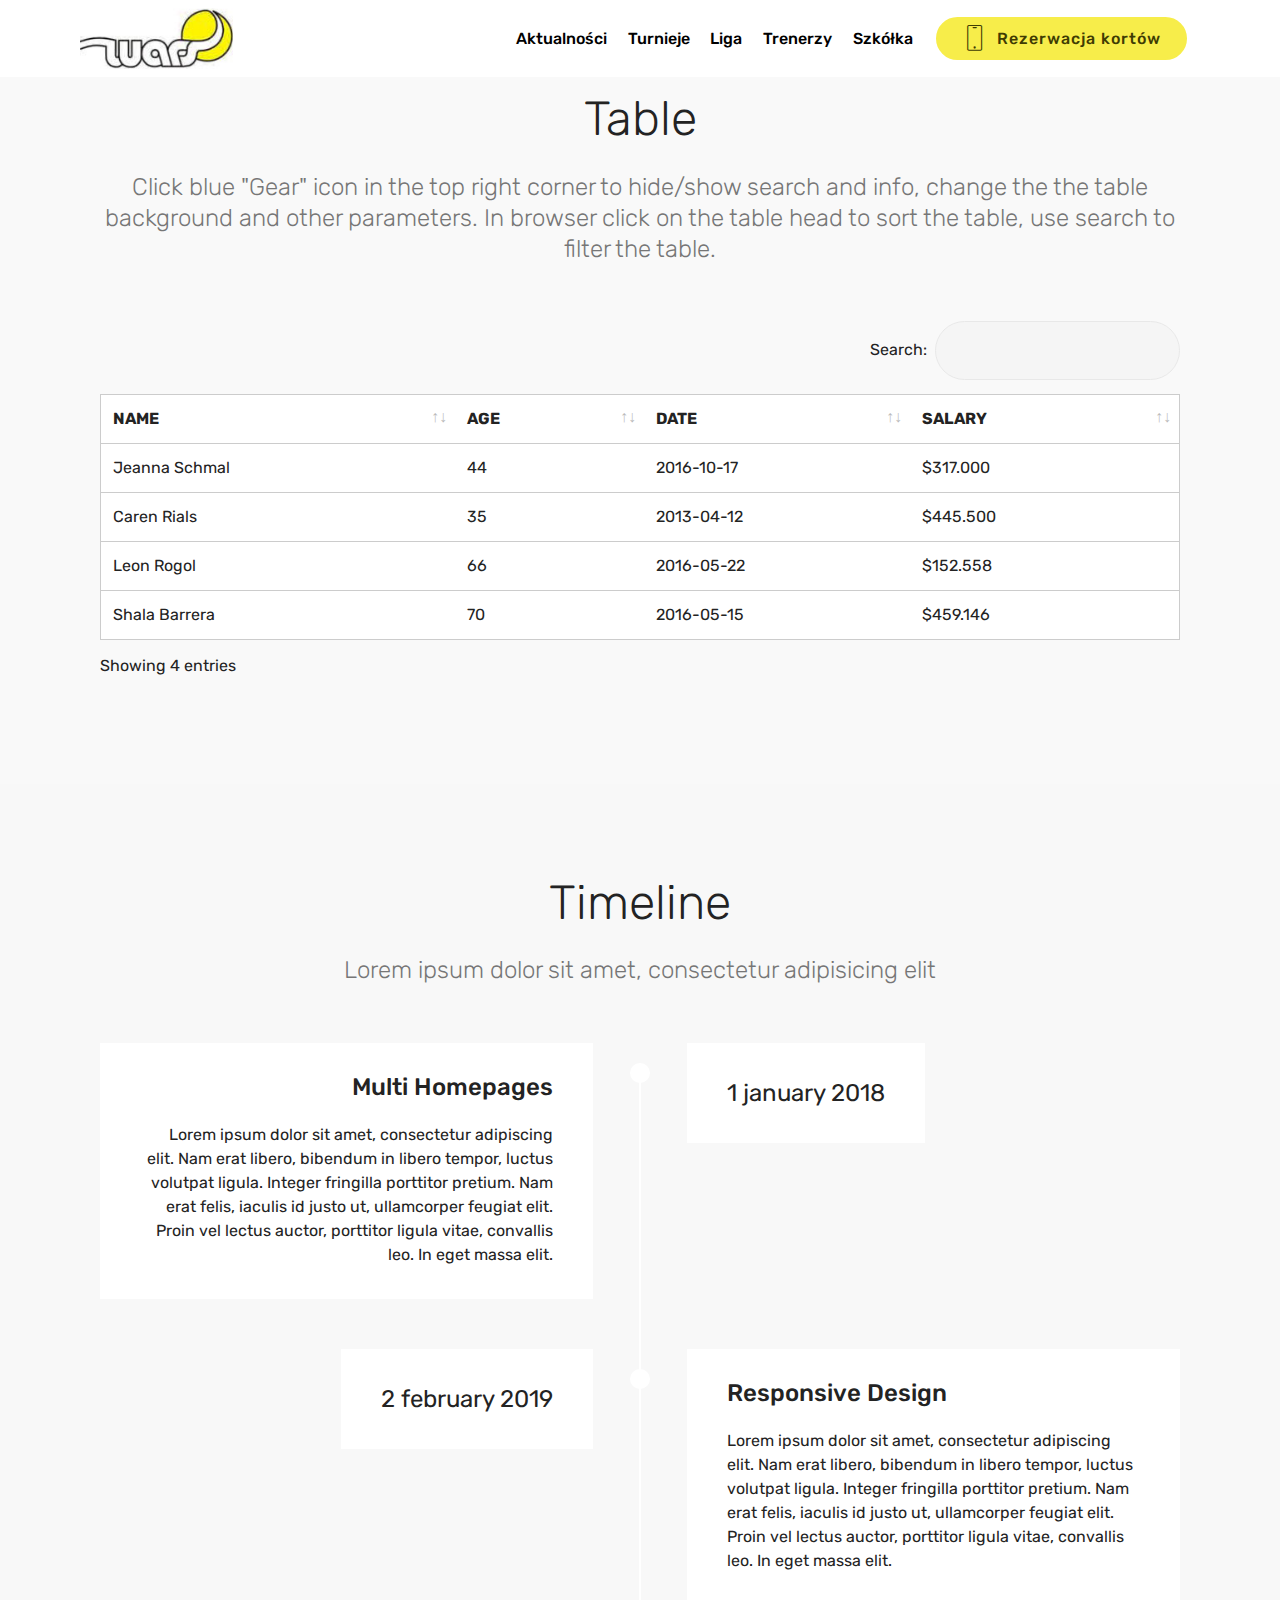
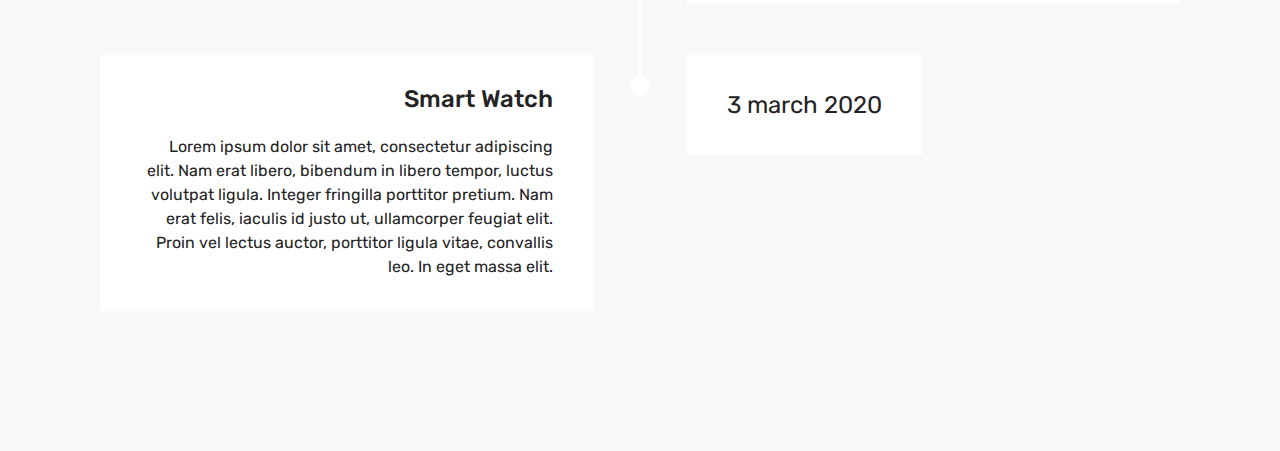
==== commit 082d1b15: "create github pages" ====
--- a/page1.html
+++ b/page1.html
@@ -40,8 +40,8 @@
         <div class="menu-logo">
             <div class="navbar-brand">
                 <span class="navbar-logo">
-                    <a href="https://mobirise.com">
-                        <img src="assets/images/wars-logo-184x184.jpg" alt="Mobirise" title="" style="height: 3.8rem;">
+                    <a href="#top">
+                        <img src="assets/images/wars-logo-184x184.jpg" alt="Wars" title="Klub tenisowy TKKF Wars" style="height: 3.8rem;">
                     </a>
                 </span>
                 
@@ -49,12 +49,12 @@
         </div>
         <div class="collapse navbar-collapse" id="navbarSupportedContent">
             <ul class="navbar-nav nav-dropdown" data-app-modern-menu="true"><li class="nav-item">
-                    <a class="nav-link link text-black display-4" href="https://mobirise.com">Akualności</a>
+                    <a class="nav-link link text-black display-4" href="https://drive.google.com/file/d/1qH7sr6epNGL5Tv0EEj-vuOShgHLvaQfN/view?usp=sharing" target="_blank">Aktualności</a>
                 </li>
                 <li class="nav-item">
                     <a class="nav-link link text-black display-4" href="https://mobirise.com">Turnieje</a>
-                </li><li class="nav-item"><a class="nav-link link text-black display-4" href="https://mobirise.com">Liga &nbsp; &nbsp;</a></li><li class="nav-item"><a class="nav-link link text-black display-4" href="https://mobirise.com">Trenerzy &nbsp; &nbsp;</a></li><li class="nav-item"><a class="nav-link link text-black display-4" href="https://mobirise.com">Szkółka</a></li></ul>
-            <div class="navbar-buttons mbr-section-btn"><a class="btn btn-sm btn-success display-4" href="http://korty.org/wars/online" target="_blank">
+                </li><li class="nav-item"><a class="nav-link link text-black display-4" href="https://mobirise.com">Liga</a></li><li class="nav-item"><a class="nav-link link text-black display-4" href="https://mobirise.com">Trenerzy</a></li><li class="nav-item"><a class="nav-link link text-black display-4" href="https://mobirise.com">Szkółka</a></li></ul>
+            <div class="navbar-buttons mbr-section-btn"><a class="btn btn-sm btn-success display-4" href="https://korty.org/klub/tkkf-wars/dedykowane" target="_blank">
                     <span class="btn-icon mbri-mobile mbr-iconfont mbr-iconfont-btn">
                     </span>
                     Rezerwacja kortów</a></div>
@@ -62,7 +62,7 @@
     </nav>
 </section>
 
-<section class="engine"><a href="https://mobirise.ws/e">best web maker software</a></section><section class="section-table cid-qMStVvBpRq" id="table1-s">
+<section class="engine"><a href="https://mobirise.ws/l">html site builder</a></section><section class="section-table cid-qMStVvBpRq" id="table1-s">
 
   
   
--- a/assets/mobirise/css/mbr-additional.css
+++ b/assets/mobirise/css/mbr-additional.css
@@ -1372,6 +1372,32 @@
 .dropup .dropdown-toggle::after {
   display: none;
 }
+.cid-qNeG8S98H4 {
+  background-image: url("../../../assets/images/18739209-1775354925842297-8906011871713636065-o-1000x563.jpg");
+}
+.cid-qNeG8S98H4 .icons-media-container {
+  display: flex;
+  justify-content: center;
+  -webkit-justify-content: center;
+  flex-direction: row;
+  -webkit-flex-direction: row;
+  flex-wrap: wrap;
+  -webkit-flex-wrap: wrap;
+  padding-top: 4rem;
+}
+.cid-qNeG8S98H4 .icons-media-container .mbr-iconfont {
+  font-size: 96px;
+  color: #ffffff;
+}
+.cid-qNeG8S98H4 .icons-media-container .icon-block {
+  padding-bottom: 1rem;
+}
+.cid-qNeG8S98H4 .mbr-text {
+  color: #ffffff;
+}
+.cid-qNeG8S98H4 .card {
+  padding-bottom: 1.5rem;
+}
 .cid-qMv8yBn3TI .navbar {
   background: #ffffff;
   transition: none;
@@ -1753,11 +1779,6 @@
 .cid-qMv8yBn3TI .dropdown-item:hover {
   color: #767676 !important;
 }
-.cid-qMvbJA0YWu {
-  padding-top: 90px;
-  padding-bottom: 90px;
-  background-image: url("../../../assets/images/mbr-1919x1080.jpg");
-}
 .cid-qMSf0mHHFk {
   padding-top: 90px;
   padding-bottom: 90px;
@@ -1796,6 +1817,45 @@
     max-width: 20%;
     padding: 15px;
   }
+}
+.cid-qMSpTpMNl8 {
+  padding-top: 90px;
+  padding-bottom: 90px;
+  background-color: #f9f9f9;
+}
+.cid-qMSpTpMNl8 h2 {
+  text-align: center;
+}
+.cid-qMSpTpMNl8 h4 {
+  text-align: center;
+  z-index: 1;
+  color: #ffffff;
+}
+.cid-qMSpTpMNl8 p {
+  z-index: 1;
+  margin-bottom: 0;
+  color: #ffffff;
+}
+.cid-qMSpTpMNl8 .media-container-row {
+  word-wrap: break-word;
+  word-break: break-word;
+  align-items: stretch;
+  -webkit-align-items: stretch;
+}
+.cid-qMSpTpMNl8 .card-img {
+  position: absolute;
+  top: 0;
+  left: 0;
+  height: 100%;
+  width: 100%;
+  overflow: hidden;
+}
+.cid-qMSpTpMNl8 .card-img img {
+  z-index: -1;
+  min-height: 100%;
+  min-width: 100%;
+  width: auto;
+  max-width: 600px;
 }
 .cid-qMGi7lmgfR {
   padding-top: 60px;
@@ -1880,45 +1940,6 @@
 }
 .cid-qMGi7lmgfR .google-map[data-state="loading"] [data-state-details] {
   display: none;
-}
-.cid-qMSpTpMNl8 {
-  padding-top: 90px;
-  padding-bottom: 90px;
-  background-color: #f9f9f9;
-}
-.cid-qMSpTpMNl8 h2 {
-  text-align: center;
-}
-.cid-qMSpTpMNl8 h4 {
-  text-align: center;
-  z-index: 1;
-  color: #ffffff;
-}
-.cid-qMSpTpMNl8 p {
-  z-index: 1;
-  margin-bottom: 0;
-  color: #ffffff;
-}
-.cid-qMSpTpMNl8 .media-container-row {
-  word-wrap: break-word;
-  word-break: break-word;
-  align-items: stretch;
-  -webkit-align-items: stretch;
-}
-.cid-qMSpTpMNl8 .card-img {
-  position: absolute;
-  top: 0;
-  left: 0;
-  height: 100%;
-  width: 100%;
-  overflow: hidden;
-}
-.cid-qMSpTpMNl8 .card-img img {
-  z-index: -1;
-  min-height: 100%;
-  min-width: 100%;
-  width: auto;
-  max-width: 600px;
 }
 .cid-qMv8yBn3TI .navbar {
   background: #ffffff;
@@ -2489,3 +2510,783 @@
     margin-right: 0 !important;
   }
 }
+.cid-qMv8yBn3TI .navbar {
+  background: #ffffff;
+  transition: none;
+  min-height: 77px;
+  padding: .5rem 0;
+}
+.cid-qMv8yBn3TI .navbar-dropdown.bg-color.transparent.opened {
+  background: #ffffff;
+}
+.cid-qMv8yBn3TI a {
+  font-style: normal;
+}
+.cid-qMv8yBn3TI .nav-item span {
+  padding-right: 0.4em;
+  line-height: 0.5em;
+  vertical-align: text-bottom;
+  position: relative;
+  text-decoration: none;
+}
+.cid-qMv8yBn3TI .nav-item a {
+  display: flex;
+  align-items: center;
+  justify-content: center;
+  padding: 0.7rem 0 !important;
+  margin: 0rem .65rem !important;
+}
+.cid-qMv8yBn3TI .nav-item:focus,
+.cid-qMv8yBn3TI .nav-link:focus {
+  outline: none;
+}
+.cid-qMv8yBn3TI .btn {
+  padding: 0.4rem 1.5rem;
+  display: inline-flex;
+  align-items: center;
+}
+.cid-qMv8yBn3TI .btn .mbr-iconfont {
+  font-size: 1.6rem;
+}
+.cid-qMv8yBn3TI .menu-logo {
+  margin-right: auto;
+}
+.cid-qMv8yBn3TI .menu-logo .navbar-brand {
+  display: flex;
+  margin-left: 5rem;
+  padding: 0;
+  transition: padding .2s;
+  min-height: 3.8rem;
+  align-items: center;
+}
+.cid-qMv8yBn3TI .menu-logo .navbar-brand .navbar-caption-wrap {
+  display: flex;
+  -webkit-align-items: center;
+  align-items: center;
+  word-break: break-word;
+  min-width: 7rem;
+  margin: .3rem 0;
+}
+.cid-qMv8yBn3TI .menu-logo .navbar-brand .navbar-caption-wrap .navbar-caption {
+  line-height: 1.2rem !important;
+  padding-right: 2rem;
+}
+.cid-qMv8yBn3TI .menu-logo .navbar-brand .navbar-logo {
+  font-size: 4rem;
+  transition: font-size 0.25s;
+}
+.cid-qMv8yBn3TI .menu-logo .navbar-brand .navbar-logo img {
+  display: flex;
+}
+.cid-qMv8yBn3TI .menu-logo .navbar-brand .navbar-logo .mbr-iconfont {
+  transition: font-size 0.25s;
+}
+.cid-qMv8yBn3TI .navbar-toggleable-sm .navbar-collapse {
+  justify-content: flex-end;
+  -webkit-justify-content: flex-end;
+  padding-right: 5rem;
+  width: auto;
+}
+.cid-qMv8yBn3TI .navbar-toggleable-sm .navbar-collapse .navbar-nav {
+  flex-wrap: wrap;
+  -webkit-flex-wrap: wrap;
+  padding-left: 0;
+}
+.cid-qMv8yBn3TI .navbar-toggleable-sm .navbar-collapse .navbar-nav .nav-item {
+  -webkit-align-self: center;
+  align-self: center;
+}
+.cid-qMv8yBn3TI .navbar-toggleable-sm .navbar-collapse .navbar-buttons {
+  padding-left: 0;
+  padding-bottom: 0;
+}
+.cid-qMv8yBn3TI .dropdown .dropdown-menu {
+  background: #ffffff;
+  display: none;
+  position: absolute;
+  min-width: 5rem;
+  padding-top: 1.4rem;
+  padding-bottom: 1.4rem;
+  text-align: left;
+}
+.cid-qMv8yBn3TI .dropdown .dropdown-menu .dropdown-item {
+  width: auto;
+  padding: 0.235em 1.5385em 0.235em 1.5385em !important;
+}
+.cid-qMv8yBn3TI .dropdown .dropdown-menu .dropdown-item::after {
+  right: 0.5rem;
+}
+.cid-qMv8yBn3TI .dropdown .dropdown-menu .dropdown-submenu {
+  margin: 0;
+}
+.cid-qMv8yBn3TI .dropdown.open > .dropdown-menu {
+  display: block;
+}
+.cid-qMv8yBn3TI .navbar-toggleable-sm.opened:after {
+  position: absolute;
+  width: 100vw;
+  height: 100vh;
+  content: '';
+  background-color: rgba(0, 0, 0, 0.1);
+  left: 0;
+  bottom: 0;
+  transform: translateY(100%);
+  -webkit-transform: translateY(100%);
+  z-index: 1000;
+}
+.cid-qMv8yBn3TI .navbar.navbar-short {
+  min-height: 60px;
+  transition: all .2s;
+}
+.cid-qMv8yBn3TI .navbar.navbar-short .navbar-toggler-right {
+  top: 20px;
+}
+.cid-qMv8yBn3TI .navbar.navbar-short .navbar-logo a {
+  font-size: 2.5rem !important;
+  line-height: 2.5rem;
+  transition: font-size 0.25s;
+}
+.cid-qMv8yBn3TI .navbar.navbar-short .navbar-logo a .mbr-iconfont {
+  font-size: 2.5rem !important;
+}
+.cid-qMv8yBn3TI .navbar.navbar-short .navbar-logo a img {
+  height: 3rem !important;
+}
+.cid-qMv8yBn3TI .navbar.navbar-short .navbar-brand {
+  min-height: 3rem;
+}
+.cid-qMv8yBn3TI button.navbar-toggler {
+  width: 31px;
+  height: 18px;
+  cursor: pointer;
+  transition: all .2s;
+  top: 1.5rem;
+  right: 1rem;
+}
+.cid-qMv8yBn3TI button.navbar-toggler:focus {
+  outline: none;
+}
+.cid-qMv8yBn3TI button.navbar-toggler .hamburger span {
+  position: absolute;
+  right: 0;
+  width: 30px;
+  height: 2px;
+  border-right: 5px;
+  background-color: #465052;
+}
+.cid-qMv8yBn3TI button.navbar-toggler .hamburger span:nth-child(1) {
+  top: 0;
+  transition: all .2s;
+}
+.cid-qMv8yBn3TI button.navbar-toggler .hamburger span:nth-child(2) {
+  top: 8px;
+  transition: all .15s;
+}
+.cid-qMv8yBn3TI button.navbar-toggler .hamburger span:nth-child(3) {
+  top: 8px;
+  transition: all .15s;
+}
+.cid-qMv8yBn3TI button.navbar-toggler .hamburger span:nth-child(4) {
+  top: 16px;
+  transition: all .2s;
+}
+.cid-qMv8yBn3TI nav.opened .hamburger span:nth-child(1) {
+  top: 8px;
+  width: 0;
+  opacity: 0;
+  right: 50%;
+  transition: all .2s;
+}
+.cid-qMv8yBn3TI nav.opened .hamburger span:nth-child(2) {
+  -webkit-transform: rotate(45deg);
+  transform: rotate(45deg);
+  transition: all .25s;
+}
+.cid-qMv8yBn3TI nav.opened .hamburger span:nth-child(3) {
+  -webkit-transform: rotate(-45deg);
+  transform: rotate(-45deg);
+  transition: all .25s;
+}
+.cid-qMv8yBn3TI nav.opened .hamburger span:nth-child(4) {
+  top: 8px;
+  width: 0;
+  opacity: 0;
+  right: 50%;
+  transition: all .2s;
+}
+.cid-qMv8yBn3TI .collapsed.navbar-expand {
+  flex-direction: column;
+}
+.cid-qMv8yBn3TI .collapsed .btn {
+  display: flex;
+}
+.cid-qMv8yBn3TI .collapsed .navbar-collapse {
+  display: none !important;
+  padding-right: 0 !important;
+}
+.cid-qMv8yBn3TI .collapsed .navbar-collapse.collapsing,
+.cid-qMv8yBn3TI .collapsed .navbar-collapse.show {
+  display: block !important;
+}
+.cid-qMv8yBn3TI .collapsed .navbar-collapse.collapsing .navbar-nav,
+.cid-qMv8yBn3TI .collapsed .navbar-collapse.show .navbar-nav {
+  display: block;
+  text-align: center;
+}
+.cid-qMv8yBn3TI .collapsed .navbar-collapse.collapsing .navbar-nav .nav-item,
+.cid-qMv8yBn3TI .collapsed .navbar-collapse.show .navbar-nav .nav-item {
+  clear: both;
+}
+.cid-qMv8yBn3TI .collapsed .navbar-collapse.collapsing .navbar-buttons,
+.cid-qMv8yBn3TI .collapsed .navbar-collapse.show .navbar-buttons {
+  text-align: center;
+}
+.cid-qMv8yBn3TI .collapsed .navbar-collapse.collapsing .navbar-buttons:last-child,
+.cid-qMv8yBn3TI .collapsed .navbar-collapse.show .navbar-buttons:last-child {
+  margin-bottom: 1rem;
+}
+.cid-qMv8yBn3TI .collapsed button.navbar-toggler {
+  display: block;
+}
+.cid-qMv8yBn3TI .collapsed .navbar-brand {
+  margin-left: 1rem !important;
+}
+.cid-qMv8yBn3TI .collapsed .navbar-toggleable-sm {
+  flex-direction: column;
+  -webkit-flex-direction: column;
+}
+.cid-qMv8yBn3TI .collapsed .dropdown .dropdown-menu {
+  width: 100%;
+  text-align: center;
+  position: relative;
+  opacity: 0;
+  display: block;
+  height: 0;
+  visibility: hidden;
+  padding: 0;
+  transition-duration: .5s;
+  transition-property: opacity,padding,height;
+}
+.cid-qMv8yBn3TI .collapsed .dropdown.open > .dropdown-menu {
+  position: relative;
+  opacity: 1;
+  height: auto;
+  padding: 1.4rem 0;
+  visibility: visible;
+}
+.cid-qMv8yBn3TI .collapsed .dropdown .dropdown-submenu {
+  left: 0;
+  text-align: center;
+  width: 100%;
+}
+.cid-qMv8yBn3TI .collapsed .dropdown .dropdown-toggle[data-toggle="dropdown-submenu"]::after {
+  margin-top: 0;
+  position: inherit;
+  right: 0;
+  top: 50%;
+  display: inline-block;
+  width: 0;
+  height: 0;
+  margin-left: .3em;
+  vertical-align: middle;
+  content: "";
+  border-top: .30em solid;
+  border-right: .30em solid transparent;
+  border-left: .30em solid transparent;
+}
+@media (max-width: 991px) {
+  .cid-qMv8yBn3TI.navbar-expand {
+    flex-direction: column;
+  }
+  .cid-qMv8yBn3TI img {
+    height: 3.8rem !important;
+  }
+  .cid-qMv8yBn3TI .btn {
+    display: flex;
+  }
+  .cid-qMv8yBn3TI button.navbar-toggler {
+    display: block;
+  }
+  .cid-qMv8yBn3TI .navbar-brand {
+    margin-left: 1rem !important;
+  }
+  .cid-qMv8yBn3TI .navbar-toggleable-sm {
+    flex-direction: column;
+    -webkit-flex-direction: column;
+  }
+  .cid-qMv8yBn3TI .navbar-collapse {
+    display: none !important;
+    padding-right: 0 !important;
+  }
+  .cid-qMv8yBn3TI .navbar-collapse.collapsing,
+  .cid-qMv8yBn3TI .navbar-collapse.show {
+    display: block !important;
+  }
+  .cid-qMv8yBn3TI .navbar-collapse.collapsing .navbar-nav,
+  .cid-qMv8yBn3TI .navbar-collapse.show .navbar-nav {
+    display: block;
+    text-align: center;
+  }
+  .cid-qMv8yBn3TI .navbar-collapse.collapsing .navbar-nav .nav-item,
+  .cid-qMv8yBn3TI .navbar-collapse.show .navbar-nav .nav-item {
+    clear: both;
+  }
+  .cid-qMv8yBn3TI .navbar-collapse.collapsing .navbar-buttons,
+  .cid-qMv8yBn3TI .navbar-collapse.show .navbar-buttons {
+    text-align: center;
+  }
+  .cid-qMv8yBn3TI .navbar-collapse.collapsing .navbar-buttons:last-child,
+  .cid-qMv8yBn3TI .navbar-collapse.show .navbar-buttons:last-child {
+    margin-bottom: 1rem;
+  }
+  .cid-qMv8yBn3TI .dropdown .dropdown-menu {
+    width: 100%;
+    text-align: center;
+    position: relative;
+    opacity: 0;
+    display: block;
+    height: 0;
+    visibility: hidden;
+    padding: 0;
+    transition-duration: .5s;
+    transition-property: opacity,padding,height;
+  }
+  .cid-qMv8yBn3TI .dropdown.open > .dropdown-menu {
+    position: relative;
+    opacity: 1;
+    height: auto;
+    padding: 1.4rem 0;
+    visibility: visible;
+  }
+  .cid-qMv8yBn3TI .dropdown .dropdown-submenu {
+    left: 0;
+    text-align: center;
+    width: 100%;
+  }
+  .cid-qMv8yBn3TI .dropdown .dropdown-toggle[data-toggle="dropdown-submenu"]::after {
+    margin-top: 0;
+    position: inherit;
+    right: 0;
+    top: 50%;
+    display: inline-block;
+    width: 0;
+    height: 0;
+    margin-left: .3em;
+    vertical-align: middle;
+    content: "";
+    border-top: .30em solid;
+    border-right: .30em solid transparent;
+    border-left: .30em solid transparent;
+  }
+}
+@media (min-width: 767px) {
+  .cid-qMv8yBn3TI .menu-logo {
+    flex-shrink: 0;
+  }
+}
+.cid-qMv8yBn3TI .navbar-collapse {
+  flex-basis: auto;
+}
+.cid-qMv8yBn3TI .nav-link:hover,
+.cid-qMv8yBn3TI .dropdown-item:hover {
+  color: #767676 !important;
+}
+.cid-qMv8yBn3TI .navbar {
+  background: #ffffff;
+  transition: none;
+  min-height: 77px;
+  padding: .5rem 0;
+}
+.cid-qMv8yBn3TI .navbar-dropdown.bg-color.transparent.opened {
+  background: #ffffff;
+}
+.cid-qMv8yBn3TI a {
+  font-style: normal;
+}
+.cid-qMv8yBn3TI .nav-item span {
+  padding-right: 0.4em;
+  line-height: 0.5em;
+  vertical-align: text-bottom;
+  position: relative;
+  text-decoration: none;
+}
+.cid-qMv8yBn3TI .nav-item a {
+  display: flex;
+  align-items: center;
+  justify-content: center;
+  padding: 0.7rem 0 !important;
+  margin: 0rem .65rem !important;
+}
+.cid-qMv8yBn3TI .nav-item:focus,
+.cid-qMv8yBn3TI .nav-link:focus {
+  outline: none;
+}
+.cid-qMv8yBn3TI .btn {
+  padding: 0.4rem 1.5rem;
+  display: inline-flex;
+  align-items: center;
+}
+.cid-qMv8yBn3TI .btn .mbr-iconfont {
+  font-size: 1.6rem;
+}
+.cid-qMv8yBn3TI .menu-logo {
+  margin-right: auto;
+}
+.cid-qMv8yBn3TI .menu-logo .navbar-brand {
+  display: flex;
+  margin-left: 5rem;
+  padding: 0;
+  transition: padding .2s;
+  min-height: 3.8rem;
+  align-items: center;
+}
+.cid-qMv8yBn3TI .menu-logo .navbar-brand .navbar-caption-wrap {
+  display: flex;
+  -webkit-align-items: center;
+  align-items: center;
+  word-break: break-word;
+  min-width: 7rem;
+  margin: .3rem 0;
+}
+.cid-qMv8yBn3TI .menu-logo .navbar-brand .navbar-caption-wrap .navbar-caption {
+  line-height: 1.2rem !important;
+  padding-right: 2rem;
+}
+.cid-qMv8yBn3TI .menu-logo .navbar-brand .navbar-logo {
+  font-size: 4rem;
+  transition: font-size 0.25s;
+}
+.cid-qMv8yBn3TI .menu-logo .navbar-brand .navbar-logo img {
+  display: flex;
+}
+.cid-qMv8yBn3TI .menu-logo .navbar-brand .navbar-logo .mbr-iconfont {
+  transition: font-size 0.25s;
+}
+.cid-qMv8yBn3TI .navbar-toggleable-sm .navbar-collapse {
+  justify-content: flex-end;
+  -webkit-justify-content: flex-end;
+  padding-right: 5rem;
+  width: auto;
+}
+.cid-qMv8yBn3TI .navbar-toggleable-sm .navbar-collapse .navbar-nav {
+  flex-wrap: wrap;
+  -webkit-flex-wrap: wrap;
+  padding-left: 0;
+}
+.cid-qMv8yBn3TI .navbar-toggleable-sm .navbar-collapse .navbar-nav .nav-item {
+  -webkit-align-self: center;
+  align-self: center;
+}
+.cid-qMv8yBn3TI .navbar-toggleable-sm .navbar-collapse .navbar-buttons {
+  padding-left: 0;
+  padding-bottom: 0;
+}
+.cid-qMv8yBn3TI .dropdown .dropdown-menu {
+  background: #ffffff;
+  display: none;
+  position: absolute;
+  min-width: 5rem;
+  padding-top: 1.4rem;
+  padding-bottom: 1.4rem;
+  text-align: left;
+}
+.cid-qMv8yBn3TI .dropdown .dropdown-menu .dropdown-item {
+  width: auto;
+  padding: 0.235em 1.5385em 0.235em 1.5385em !important;
+}
+.cid-qMv8yBn3TI .dropdown .dropdown-menu .dropdown-item::after {
+  right: 0.5rem;
+}
+.cid-qMv8yBn3TI .dropdown .dropdown-menu .dropdown-submenu {
+  margin: 0;
+}
+.cid-qMv8yBn3TI .dropdown.open > .dropdown-menu {
+  display: block;
+}
+.cid-qMv8yBn3TI .navbar-toggleable-sm.opened:after {
+  position: absolute;
+  width: 100vw;
+  height: 100vh;
+  content: '';
+  background-color: rgba(0, 0, 0, 0.1);
+  left: 0;
+  bottom: 0;
+  transform: translateY(100%);
+  -webkit-transform: translateY(100%);
+  z-index: 1000;
+}
+.cid-qMv8yBn3TI .navbar.navbar-short {
+  min-height: 60px;
+  transition: all .2s;
+}
+.cid-qMv8yBn3TI .navbar.navbar-short .navbar-toggler-right {
+  top: 20px;
+}
+.cid-qMv8yBn3TI .navbar.navbar-short .navbar-logo a {
+  font-size: 2.5rem !important;
+  line-height: 2.5rem;
+  transition: font-size 0.25s;
+}
+.cid-qMv8yBn3TI .navbar.navbar-short .navbar-logo a .mbr-iconfont {
+  font-size: 2.5rem !important;
+}
+.cid-qMv8yBn3TI .navbar.navbar-short .navbar-logo a img {
+  height: 3rem !important;
+}
+.cid-qMv8yBn3TI .navbar.navbar-short .navbar-brand {
+  min-height: 3rem;
+}
+.cid-qMv8yBn3TI button.navbar-toggler {
+  width: 31px;
+  height: 18px;
+  cursor: pointer;
+  transition: all .2s;
+  top: 1.5rem;
+  right: 1rem;
+}
+.cid-qMv8yBn3TI button.navbar-toggler:focus {
+  outline: none;
+}
+.cid-qMv8yBn3TI button.navbar-toggler .hamburger span {
+  position: absolute;
+  right: 0;
+  width: 30px;
+  height: 2px;
+  border-right: 5px;
+  background-color: #465052;
+}
+.cid-qMv8yBn3TI button.navbar-toggler .hamburger span:nth-child(1) {
+  top: 0;
+  transition: all .2s;
+}
+.cid-qMv8yBn3TI button.navbar-toggler .hamburger span:nth-child(2) {
+  top: 8px;
+  transition: all .15s;
+}
+.cid-qMv8yBn3TI button.navbar-toggler .hamburger span:nth-child(3) {
+  top: 8px;
+  transition: all .15s;
+}
+.cid-qMv8yBn3TI button.navbar-toggler .hamburger span:nth-child(4) {
+  top: 16px;
+  transition: all .2s;
+}
+.cid-qMv8yBn3TI nav.opened .hamburger span:nth-child(1) {
+  top: 8px;
+  width: 0;
+  opacity: 0;
+  right: 50%;
+  transition: all .2s;
+}
+.cid-qMv8yBn3TI nav.opened .hamburger span:nth-child(2) {
+  -webkit-transform: rotate(45deg);
+  transform: rotate(45deg);
+  transition: all .25s;
+}
+.cid-qMv8yBn3TI nav.opened .hamburger span:nth-child(3) {
+  -webkit-transform: rotate(-45deg);
+  transform: rotate(-45deg);
+  transition: all .25s;
+}
+.cid-qMv8yBn3TI nav.opened .hamburger span:nth-child(4) {
+  top: 8px;
+  width: 0;
+  opacity: 0;
+  right: 50%;
+  transition: all .2s;
+}
+.cid-qMv8yBn3TI .collapsed.navbar-expand {
+  flex-direction: column;
+}
+.cid-qMv8yBn3TI .collapsed .btn {
+  display: flex;
+}
+.cid-qMv8yBn3TI .collapsed .navbar-collapse {
+  display: none !important;
+  padding-right: 0 !important;
+}
+.cid-qMv8yBn3TI .collapsed .navbar-collapse.collapsing,
+.cid-qMv8yBn3TI .collapsed .navbar-collapse.show {
+  display: block !important;
+}
+.cid-qMv8yBn3TI .collapsed .navbar-collapse.collapsing .navbar-nav,
+.cid-qMv8yBn3TI .collapsed .navbar-collapse.show .navbar-nav {
+  display: block;
+  text-align: center;
+}
+.cid-qMv8yBn3TI .collapsed .navbar-collapse.collapsing .navbar-nav .nav-item,
+.cid-qMv8yBn3TI .collapsed .navbar-collapse.show .navbar-nav .nav-item {
+  clear: both;
+}
+.cid-qMv8yBn3TI .collapsed .navbar-collapse.collapsing .navbar-buttons,
+.cid-qMv8yBn3TI .collapsed .navbar-collapse.show .navbar-buttons {
+  text-align: center;
+}
+.cid-qMv8yBn3TI .collapsed .navbar-collapse.collapsing .navbar-buttons:last-child,
+.cid-qMv8yBn3TI .collapsed .navbar-collapse.show .navbar-buttons:last-child {
+  margin-bottom: 1rem;
+}
+.cid-qMv8yBn3TI .collapsed button.navbar-toggler {
+  display: block;
+}
+.cid-qMv8yBn3TI .collapsed .navbar-brand {
+  margin-left: 1rem !important;
+}
+.cid-qMv8yBn3TI .collapsed .navbar-toggleable-sm {
+  flex-direction: column;
+  -webkit-flex-direction: column;
+}
+.cid-qMv8yBn3TI .collapsed .dropdown .dropdown-menu {
+  width: 100%;
+  text-align: center;
+  position: relative;
+  opacity: 0;
+  display: block;
+  height: 0;
+  visibility: hidden;
+  padding: 0;
+  transition-duration: .5s;
+  transition-property: opacity,padding,height;
+}
+.cid-qMv8yBn3TI .collapsed .dropdown.open > .dropdown-menu {
+  position: relative;
+  opacity: 1;
+  height: auto;
+  padding: 1.4rem 0;
+  visibility: visible;
+}
+.cid-qMv8yBn3TI .collapsed .dropdown .dropdown-submenu {
+  left: 0;
+  text-align: center;
+  width: 100%;
+}
+.cid-qMv8yBn3TI .collapsed .dropdown .dropdown-toggle[data-toggle="dropdown-submenu"]::after {
+  margin-top: 0;
+  position: inherit;
+  right: 0;
+  top: 50%;
+  display: inline-block;
+  width: 0;
+  height: 0;
+  margin-left: .3em;
+  vertical-align: middle;
+  content: "";
+  border-top: .30em solid;
+  border-right: .30em solid transparent;
+  border-left: .30em solid transparent;
+}
+@media (max-width: 991px) {
+  .cid-qMv8yBn3TI.navbar-expand {
+    flex-direction: column;
+  }
+  .cid-qMv8yBn3TI img {
+    height: 3.8rem !important;
+  }
+  .cid-qMv8yBn3TI .btn {
+    display: flex;
+  }
+  .cid-qMv8yBn3TI button.navbar-toggler {
+    display: block;
+  }
+  .cid-qMv8yBn3TI .navbar-brand {
+    margin-left: 1rem !important;
+  }
+  .cid-qMv8yBn3TI .navbar-toggleable-sm {
+    flex-direction: column;
+    -webkit-flex-direction: column;
+  }
+  .cid-qMv8yBn3TI .navbar-collapse {
+    display: none !important;
+    padding-right: 0 !important;
+  }
+  .cid-qMv8yBn3TI .navbar-collapse.collapsing,
+  .cid-qMv8yBn3TI .navbar-collapse.show {
+    display: block !important;
+  }
+  .cid-qMv8yBn3TI .navbar-collapse.collapsing .navbar-nav,
+  .cid-qMv8yBn3TI .navbar-collapse.show .navbar-nav {
+    display: block;
+    text-align: center;
+  }
+  .cid-qMv8yBn3TI .navbar-collapse.collapsing .navbar-nav .nav-item,
+  .cid-qMv8yBn3TI .navbar-collapse.show .navbar-nav .nav-item {
+    clear: both;
+  }
+  .cid-qMv8yBn3TI .navbar-collapse.collapsing .navbar-buttons,
+  .cid-qMv8yBn3TI .navbar-collapse.show .navbar-buttons {
+    text-align: center;
+  }
+  .cid-qMv8yBn3TI .navbar-collapse.collapsing .navbar-buttons:last-child,
+  .cid-qMv8yBn3TI .navbar-collapse.show .navbar-buttons:last-child {
+    margin-bottom: 1rem;
+  }
+  .cid-qMv8yBn3TI .dropdown .dropdown-menu {
+    width: 100%;
+    text-align: center;
+    position: relative;
+    opacity: 0;
+    display: block;
+    height: 0;
+    visibility: hidden;
+    padding: 0;
+    transition-duration: .5s;
+    transition-property: opacity,padding,height;
+  }
+  .cid-qMv8yBn3TI .dropdown.open > .dropdown-menu {
+    position: relative;
+    opacity: 1;
+    height: auto;
+    padding: 1.4rem 0;
+    visibility: visible;
+  }
+  .cid-qMv8yBn3TI .dropdown .dropdown-submenu {
+    left: 0;
+    text-align: center;
+    width: 100%;
+  }
+  .cid-qMv8yBn3TI .dropdown .dropdown-toggle[data-toggle="dropdown-submenu"]::after {
+    margin-top: 0;
+    position: inherit;
+    right: 0;
+    top: 50%;
+    display: inline-block;
+    width: 0;
+    height: 0;
+    margin-left: .3em;
+    vertical-align: middle;
+    content: "";
+    border-top: .30em solid;
+    border-right: .30em solid transparent;
+    border-left: .30em solid transparent;
+  }
+}
+@media (min-width: 767px) {
+  .cid-qMv8yBn3TI .menu-logo {
+    flex-shrink: 0;
+  }
+}
+.cid-qMv8yBn3TI .navbar-collapse {
+  flex-basis: auto;
+}
+.cid-qMv8yBn3TI .nav-link:hover,
+.cid-qMv8yBn3TI .dropdown-item:hover {
+  color: #767676 !important;
+}
+.cid-qMZ3bDUBcu {
+  padding-top: 105px;
+  padding-bottom: 60px;
+  background-color: #ffffff;
+}
+@media (min-width: 992px) {
+  .cid-qMZ3bDUBcu .mbr-figure {
+    padding-right: 4rem;
+  }
+}
+@media (max-width: 992px) {
+  .cid-qMZ3bDUBcu .mbr-figure {
+    padding-bottom: 1rem;
+  }
+}
+.cid-qMZ3bDUBcu .mbr-text {
+  color: #767676;
+}
